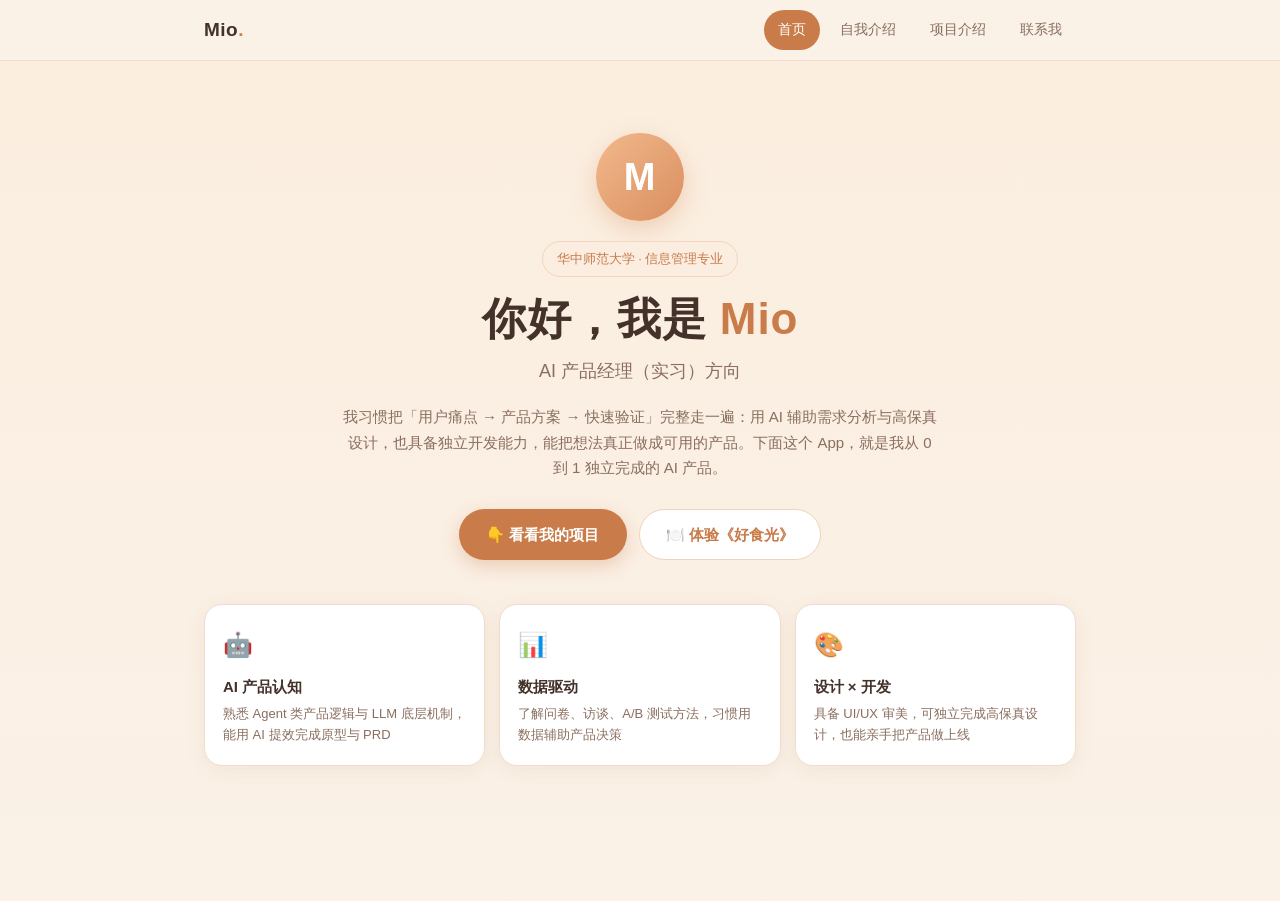
==== index.html @ 6d60d996 "Add files via upload" ====
<!DOCTYPE html>
<html lang="zh-CN">
<head>
<meta charset="UTF-8">
<meta name="viewport" content="width=device-width, initial-scale=1.0">
<title>Mio·个人网站</title>
<meta name="description" content="Mio 的个人作品集：华中师范大学信息管理专业，AI 产品经理方向，独立完成《好食光》AI 健康饮食 App。">
<style>
:root{
  --bg:#FAF1E7;
  --surface:#FFFFFF;
  --primary:#E8A87C;
  --primary-deep:#C97B4A;
  --primary-bg:#FBEDE0;
  --text:#43312A;
  --text2:#8A6E5F;
  --text3:#B89A88;
  --line:#F0DDCC;
  --shadow:0 4px 20px rgba(140,90,55,.08);
  --radius:18px;
}
*{margin:0;padding:0;box-sizing:border-box}
html{scroll-behavior:smooth}
body{
  font-family:-apple-system,"PingFang SC","HarmonyOS Sans","Noto Sans SC","Microsoft YaHei",sans-serif;
  background:var(--bg);color:var(--text);line-height:1.7;-webkit-font-smoothing:antialiased;
}
a{color:inherit;text-decoration:none}
.wrap{max-width:920px;margin:0 auto;padding:0 24px}

/* 顶部导航 */
nav{
  position:sticky;top:0;z-index:50;background:rgba(250,241,231,.9);
  backdrop-filter:blur(12px);border-bottom:1px solid var(--line);
}
nav .wrap{display:flex;align-items:center;justify-content:space-between;height:60px}
.logo{font-weight:800;font-size:19px;letter-spacing:.5px}
.logo span{color:var(--primary-deep)}
.nav-links{display:flex;gap:6px}
.nav-links a{padding:8px 14px;border-radius:99px;font-size:14px;font-weight:500;color:var(--text2);transition:.2s}
.nav-links a:hover{background:var(--primary-bg);color:var(--primary-deep)}
.nav-links a.on{background:var(--primary-deep);color:#fff}

/* 页面切换 */
.page{display:none}
.page.active{display:block}

/* Hero（首页） */
header{padding:72px 0 60px;text-align:center;background:linear-gradient(180deg,#FBEEDF 0%,var(--bg) 100%);min-height:calc(100vh - 60px)}
.avatar{
  width:88px;height:88px;border-radius:50%;margin:0 auto 20px;
  background:linear-gradient(135deg,#F2B98C,#D98E5F);
  display:flex;align-items:center;justify-content:center;
  color:#fff;font-size:38px;font-weight:800;letter-spacing:1px;
  box-shadow:0 8px 24px rgba(217,142,95,.35);
}
.badge{display:inline-block;font-size:13px;font-weight:500;color:var(--primary-deep);background:var(--primary-bg);border:1px solid #F2D6BD;padding:6px 14px;border-radius:99px;margin-bottom:16px}
header h1{font-size:44px;line-height:1.2;font-weight:800;letter-spacing:1px}
header h1 em{font-style:normal;color:var(--primary-deep)}
header .sub{font-size:18px;color:var(--text2);margin-top:10px;font-weight:500}
header .intro{max-width:600px;margin:18px auto 0;color:var(--text2);font-size:15px}
.cta{display:flex;gap:12px;justify-content:center;margin-top:28px;flex-wrap:wrap}
.btn{
  display:inline-flex;align-items:center;gap:8px;padding:12px 26px;border-radius:99px;
  font-size:15px;font-weight:600;transition:.2s;border:1px solid transparent;
}
.btn-primary{background:var(--primary-deep);color:#fff;box-shadow:0 6px 18px rgba(201,123,74,.3)}
.btn-primary:hover{background:#B96E3E;transform:translateY(-2px)}
.btn-ghost{background:var(--surface);color:var(--primary-deep);border-color:#EFD3BA}
.btn-ghost:hover{background:var(--primary-bg)}
.highlights{display:grid;grid-template-columns:repeat(3,1fr);gap:14px;margin-top:44px;text-align:left}
.hl{
  background:var(--surface);border:1px solid var(--line);border-radius:var(--radius);
  padding:20px 18px;box-shadow:var(--shadow);
}
.hl .ic{font-size:24px}
.hl b{display:block;margin-top:8px;font-size:15px}
.hl p{font-size:13px;color:var(--text2);margin-top:4px;line-height:1.6}

/* 通用 section */
section{padding:56px 0 72px}
.sec-tag{font-size:13px;font-weight:700;letter-spacing:2px;color:var(--primary-deep);text-transform:uppercase}
.sec-title{font-size:30px;font-weight:800;margin-top:6px}
.sec-desc{color:var(--text2);font-size:15px;margin-top:8px;max-width:640px}
.card{
  background:var(--surface);border:1px solid var(--line);border-radius:var(--radius);
  box-shadow:var(--shadow);padding:26px;
}

/* 自我介绍 */
.edu{display:flex;align-items:center;gap:16px;background:var(--primary-bg);border-radius:var(--radius);padding:18px 22px;margin-top:26px;border:1px solid #F2D6BD}
.edu .ic{font-size:30px}
.edu b{font-size:16px}
.edu p{font-size:14px;color:var(--text2)}
.skills{display:grid;grid-template-columns:repeat(2,1fr);gap:14px;margin-top:22px}
.skill{background:var(--surface);border:1px solid var(--line);border-radius:var(--radius);padding:20px;box-shadow:var(--shadow)}
.skill .ic{font-size:22px}
.skill b{display:block;margin-top:8px;font-size:15px}
.skill p{font-size:13px;color:var(--text2);margin-top:6px;line-height:1.65}
.courses{margin-top:22px}
.courses .lbl{font-size:14px;font-weight:700;color:var(--text2);margin-bottom:10px}
.tags{display:flex;flex-wrap:wrap;gap:8px}
.tag{font-size:13px;font-weight:500;background:var(--primary-bg);color:var(--primary-deep);border:1px solid #F2D6BD;padding:6px 13px;border-radius:99px}

/* 项目 */
.role-tag{font-size:12px;font-weight:600;color:var(--primary-deep);background:var(--primary-bg);border:1px solid #F2D6BD;padding:5px 12px;border-radius:99px;display:inline-block}
.project-title{font-size:24px;font-weight:800;margin-top:10px}
.project-one{color:var(--text2);font-size:15px;margin-top:8px;max-width:640px}
.link-btn{display:inline-flex;align-items:center;gap:8px;margin-top:18px;padding:11px 22px;border-radius:99px;background:var(--primary-deep);color:#fff;font-weight:600;font-size:14px;box-shadow:0 6px 18px rgba(201,123,74,.28);transition:.2s}
.link-btn:hover{background:#B96E3E;transform:translateY(-2px)}
.pain{display:grid;grid-template-columns:repeat(3,1fr);gap:12px;margin-top:24px}
.pain-item{background:var(--primary-bg);border:1px solid #F2D6BD;border-radius:14px;padding:16px}
.pain-item .n{font-size:13px;font-weight:700;color:var(--primary-deep)}
.pain-item p{font-size:13px;color:var(--text);margin-top:6px;line-height:1.65}
.flow{display:flex;flex-wrap:wrap;gap:8px;margin-top:14px}
.flow span{font-size:13px;font-weight:500;background:var(--surface);border:1px solid var(--line);padding:7px 13px;border-radius:99px;color:var(--text2)}
.flow span b{color:var(--primary-deep)}
.decision{margin-top:20px;border-left:3px solid var(--primary);padding-left:18px}
.decision + .decision{margin-top:16px}
.decision b{font-size:15px}
.decision p{font-size:14px;color:var(--text2);margin-top:4px}
.ver{display:flex;flex-wrap:wrap;gap:8px;margin-top:12px}
.ver span{font-size:12px;font-weight:600;background:var(--surface);border:1px solid var(--line);padding:5px 11px;border-radius:99px;color:var(--text2)}
.ver b{color:var(--primary-deep)}
.metrics{display:grid;grid-template-columns:repeat(3,1fr);gap:12px;margin-top:20px}
.metric{background:var(--surface);border:1px solid var(--line);border-radius:14px;padding:16px;text-align:center}
.metric b{font-size:22px;color:var(--primary-deep);font-weight:800}
.metric p{font-size:12px;color:var(--text2);margin-top:2px}
.subtitle{font-size:15px;font-weight:800;margin-top:28px;padding-bottom:8px;border-bottom:1px solid var(--line)}
.empty{
  margin-top:26px;border:2px dashed #EACCB0;border-radius:var(--radius);padding:36px 20px;
  text-align:center;color:var(--text3);background:rgba(255,255,255,.5);font-size:14px;
}

/* 联系页 */
.contact-page{padding:72px 0;text-align:center}
.contact-page .sec-title{margin-top:6px}
.contact-cards{display:grid;grid-template-columns:repeat(3,1fr);gap:14px;margin-top:34px}
.c-card{background:var(--surface);border:1px solid var(--line);border-radius:var(--radius);padding:26px 18px;box-shadow:var(--shadow);transition:.2s}
.c-card:hover{transform:translateY(-3px);box-shadow:0 10px 30px rgba(140,90,55,.12)}
.c-card .ic{font-size:30px}
.c-card b{display:block;margin-top:10px;font-size:15px}
.c-card p{font-size:13px;color:var(--text2);margin-top:4px;word-break:break-all}
.copy{margin-top:44px;font-size:12px;color:var(--text3)}

@media (max-width:680px){
  header{padding:52px 0 44px}
  header h1{font-size:34px}
  .highlights,.skills,.pain,.metrics,.contact-cards{grid-template-columns:1fr}
  .nav-links a{padding:8px 10px;font-size:13px}
  .sec-title{font-size:26px}
}
</style>
</head>
<body>

<nav>
  <div class="wrap">
    <div class="logo">Mio<span>.</span></div>
    <div class="nav-links">
      <a href="#home">首页</a>
      <a href="#about">自我介绍</a>
      <a href="#projects">项目介绍</a>
      <a href="#contact">联系我</a>
    </div>
  </div>
</nav>

<!-- ========== 首页 ========== -->
<div class="page" id="page-home">
  <header>
    <div class="wrap">
      <div class="avatar">M</div>
      <div class="badge">华中师范大学 · 信息管理专业</div>
      <h1>你好，我是 <em>Mio</em></h1>
      <div class="sub">AI 产品经理（实习）方向</div>
      <p class="intro">我习惯把「用户痛点 → 产品方案 → 快速验证」完整走一遍：用 AI 辅助需求分析与高保真设计，也具备独立开发能力，能把想法真正做成可用的产品。下面这个 App，就是我从 0 到 1 独立完成的 AI 产品。</p>
      <div class="cta">
        <a class="btn btn-primary" href="#projects">👇 看看我的项目</a>
        <a class="btn btn-ghost" href="https://uhyuuu.github.io/haoshiguang/" target="_blank" rel="noopener">🍽️ 体验《好食光》</a>
      </div>
      <div class="highlights">
        <div class="hl"><div class="ic">🤖</div><b>AI 产品认知</b><p>熟悉 Agent 类产品逻辑与 LLM 底层机制，能用 AI 提效完成原型与 PRD</p></div>
        <div class="hl"><div class="ic">📊</div><b>数据驱动</b><p>了解问卷、访谈、A/B 测试方法，习惯用数据辅助产品决策</p></div>
        <div class="hl"><div class="ic">🎨</div><b>设计 × 开发</b><p>具备 UI/UX 审美，可独立完成高保真设计，也能亲手把产品做上线</p></div>
      </div>
    </div>
  </header>
</div>

<!-- ========== 自我介绍 ========== -->
<div class="page" id="page-about">
  <section>
    <div class="wrap">
      <div class="sec-tag">ABOUT</div>
      <h2 class="sec-title">自我介绍</h2>
      <p class="sec-desc">正在走向 AI 产品经理路上的信息管理专业学生，相信「好产品是设计出来的，也是被理解出来的」。</p>

      <div class="edu">
        <div class="ic">🎓</div>
        <div>
          <b>华中师范大学 · 信息管理专业</b>
          <p>主修：互联网产品设计 · 用户体验设计 · 用户数据分析 · 数据结构 · 算法分析 · 数据库（MySQL）等</p>
        </div>
      </div>

      <div class="skills">
        <div class="skill"><div class="ic">🤖</div><b>AI 产品认知</b><p>熟悉 Claude Code、Cursor、Manus 等 Agent 产品的基础逻辑与使用场景；了解 LLM 底层机制（Tool Use、MCP、Memory、Multi-Agent）及 Prompt Engineering 基本方法论；具备通过 AI 辅助完成原型设计、PRD 撰写等 PM 工作的能力。</p></div>
        <div class="skill"><div class="ic">📊</div><b>数据驱动意识</b><p>了解问卷、访谈、A/B 测试等数据收集方法的适用场景与基本流程，具备用数据辅助产品决策的思维框架。</p></div>
        <div class="skill"><div class="ic">🎨</div><b>产品设计素养</b><p>具备 UI/UX 审美能力，可借助 AI 工具独立完成高保真原型与产品视觉设计。</p></div>
        <div class="skill"><div class="ic">💻</div><b>开发与运维</b><p>掌握 Java 基础开发，熟悉 Linux 系统运维，能理解技术实现边界、与技术顺畅沟通。</p></div>
        <div class="skill"><div class="ic">🗂️</div><b>项目管理</b><p>理解 IT 项目生命周期，擅长需求沟通与进度跟踪，具有实际项目协调经验。</p></div>
        <div class="skill"><div class="ic">📝</div><b>办公与文档</b><p>熟练掌握 Word、Excel、PPT 等办公软件，擅长资料整理、数据处理与文档排版。</p></div>
      </div>

      <div class="courses">
        <div class="lbl">主修课程</div>
        <div class="tags">
          <span class="tag">互联网产品设计</span><span class="tag">用户体验设计</span><span class="tag">用户数据分析</span><span class="tag">C 语言</span><span class="tag">Python</span><span class="tag">Java</span><span class="tag">数据结构</span><span class="tag">算法分析</span><span class="tag">数据库（MySQL）</span>
        </div>
      </div>
    </div>
  </section>
</div>

<!-- ========== 项目介绍 ========== -->
<div class="page" id="page-projects">
  <section>
    <div class="wrap">
      <div class="sec-tag">PROJECT</div>
      <h2 class="sec-title">项目介绍</h2>
      <p class="sec-desc">独立完成的 AI 产品，从需求定义、方案设计到开发上线、数据迭代，全流程一手负责。</p>

      <div class="card" style="margin-top:26px">
        <span class="role-tag">个人项目 · 产品负责人 & 全栈开发</span>
        <div class="project-title">《好食光》AI 健康饮食 App</div>
        <p class="project-one">以「精细记录 → 精准估算 + 体型诊断」为核心的 AI 健康饮食产品：反「体重焦虑」，不做大而全的卡路里工具，而是把「记录工具」升级成「诊断工具」。</p>
        <a class="link-btn" href="https://uhyuuu.github.io/haoshiguang/" target="_blank" rel="noopener">🍽️ 打开 App 在线体验</a>

        <div class="pain">
          <div class="pain-item"><div class="n">痛点 ①</div><p>市面 App 按「食物名 + 分量」估算热量，中式家常菜做法差异大，同一种菜热量可差一倍，估算严重失真。</p></div>
          <div class="pain-item"><div class="n">痛点 ②</div><p>减脂只看体重数字，体重不动就焦虑，忽视了围度下降、体型变好这些真实正向反馈。</p></div>
          <div class="pain-item"><div class="n">痛点 ③</div><p>记录工具只给数据、不给分析，用户不知道「自己差在哪、该怎么调整」。</p></div>
        </div>

        <div class="subtitle">我的工作流</div>
        <div class="flow">
          <span><b>用户调研</b> → 痛点提炼</span>
          <span><b>竞品分析</b> → 差异化定位</span>
          <span><b>PRD 撰写</b> → 需求定义</span>
          <span><b>方案设计</b> → 信息架构与交互</span>
          <span><b>开发上线</b> → 独立实现并部署</span>
          <span><b>数据迭代</b> → 反馈驱动 20+ 轮优化</span>
        </div>

        <div class="subtitle">关键产品决策</div>
        <div class="decision"><b>① 用「记录颗粒度」换「估算精准度」</b><p>设计烹饪方式、用油量、酱料、自制/外卖四个精细字段，由 AI 按做法动态校准热量；同时支持拍照识别营养成分表 + 手动克重，让每餐估算有据可依。</p></div>
        <div class="decision"><b>② 反「体重焦虑」的指标观</b><p>把多部位围度变化放在首页第一指标位、体重降权；支持 11 项围度 + BMI + 腰臀比 → AI 体型画像（梨形 / 苹果型 / 沙漏型等），并按体型给出饮食侧重建议。</p></div>
        <div class="decision"><b>③ 从记录工具升级为诊断工具</b><p>时间轴叠加围度曲线与每周饮食指标、事件标注，用「个体内对照」自动归因（用户自己的好周期 vs 停滞周期），并一键生成两周验证计划，形成行动闭环。</p></div>
        <div class="decision"><b>④ 诚实的产品设计</b><p>设置记录完整度门槛（周期内 ≥10 天才出归因报告）、冷启动 2–4 周基线期，所有结论标注「相关观察，仅供参考」——不做因果承诺、不做医疗建议。</p></div>

        <div class="subtitle">竞品分析（驱动定位）</div>
        <p style="font-size:14px;color:var(--text2);margin-top:10px">亲测薄荷健康（传统头部：大食物库 + 内容电商）与小卡健康（AI 新锐：拍照识别 + AI 搭子），梳理用户评价与版本迭代，输出功能对比矩阵与定位图，得出差异化结论：<b style="color:var(--primary-deep)">不做大食物库、不卷 AI 陪伴，专注「记录颗粒度 → 精准估算」与「围度/体型诊断」</b>。</p>

        <div class="subtitle">结果与迭代</div>
        <div class="metrics">
          <div class="metric"><b>20+</b><p>用户反馈驱动的需求迭代轮次</p></div>
          <div class="metric"><b>4</b><p>版本演进：v1 记录 → v2 AI+分析 → v3 云同步+家庭空间 → v4 精细记录+联动归因</p></div>
          <div class="metric"><b>上线</b><p>免费部署 GitHub Pages，手机端真实可用，数据跨设备云同步</p></div>
        </div>
        <div class="ver">
          <span>核心功能：AI 食物估算</span><span>拍照识别营养成分表</span><span>11 项围度记录本</span><span>体脂秤报告识别</span><span>每周热量结算</span><span>喝水目标</span><span>日记本</span><span>家庭空间共享</span>
        </div>

        <div class="subtitle">技术栈</div>
        <div class="tags" style="margin-top:10px">
          <span class="tag">HTML / CSS / JS 单页应用</span>
          <span class="tag">DeepSeek 大模型（AI 估算 / 拍照识别）</span>
          <span class="tag">腾讯云函数（AI 中转）</span>
          <span class="tag">CloudBase 云数据库同步</span>
        </div>
      </div>

      <div class="empty">✨ 更多项目建设中，敬请期待</div>
    </div>
  </section>
</div>

<!-- ========== 联系我 ========== -->
<div class="page" id="page-contact">
  <div class="wrap contact-page">
    <div class="sec-tag">CONTACT</div>
    <h2 class="sec-title">联系我</h2>
    <p class="sec-desc" style="margin:10px auto 0">如果你对《好食光》或 AI 产品想法感兴趣，欢迎随时联系～</p>
    <div class="contact-cards">
      <a class="c-card" href="https://uhyuuu.github.io/haoshiguang/" target="_blank" rel="noopener">
        <div class="ic">🍽️</div><b>《好食光》在线体验</b>
        <p>uhyuuu.github.io/haoshiguang</p>
      </a>
      <a class="c-card" href="mailto:864130172@qq.com">
        <div class="ic">📮</div><b>邮箱</b>
        <p>864130172@qq.com</p>
      </a>
      <a class="c-card" href="#" onclick="navigator.clipboard&&navigator.clipboard.writeText('uhyu33');alert('微信号：uhyu33（已复制，可直接添加）');return false;">
        <div class="ic">💬</div><b>微信</b>
        <p>uhyu33</p>
      </a>
    </div>
    <div class="copy">© 2026 Mio · 华中师范大学 · 用 AI 认真做产品</div>
  </div>
</div>

<script>
function showPage(name){
  var pages=document.querySelectorAll('.page');
  for(var i=0;i<pages.length;i++){ pages[i].classList.remove('active'); }
  var el=document.getElementById('page-'+name);
  if(el) el.classList.add('active');
  var links=document.querySelectorAll('.nav-links a');
  for(var j=0;j<links.length;j++){ links[j].classList.remove('on'); }
  var link=document.querySelector('.nav-links a[href="#'+name+'"]');
  if(link) link.classList.add('on');
  window.scrollTo(0,0);
}
window.addEventListener('hashchange',function(){
  showPage((location.hash||'').replace('#','')||'home');
});
showPage((location.hash||'').replace('#','')||'home');
</script>

</body>
</html>
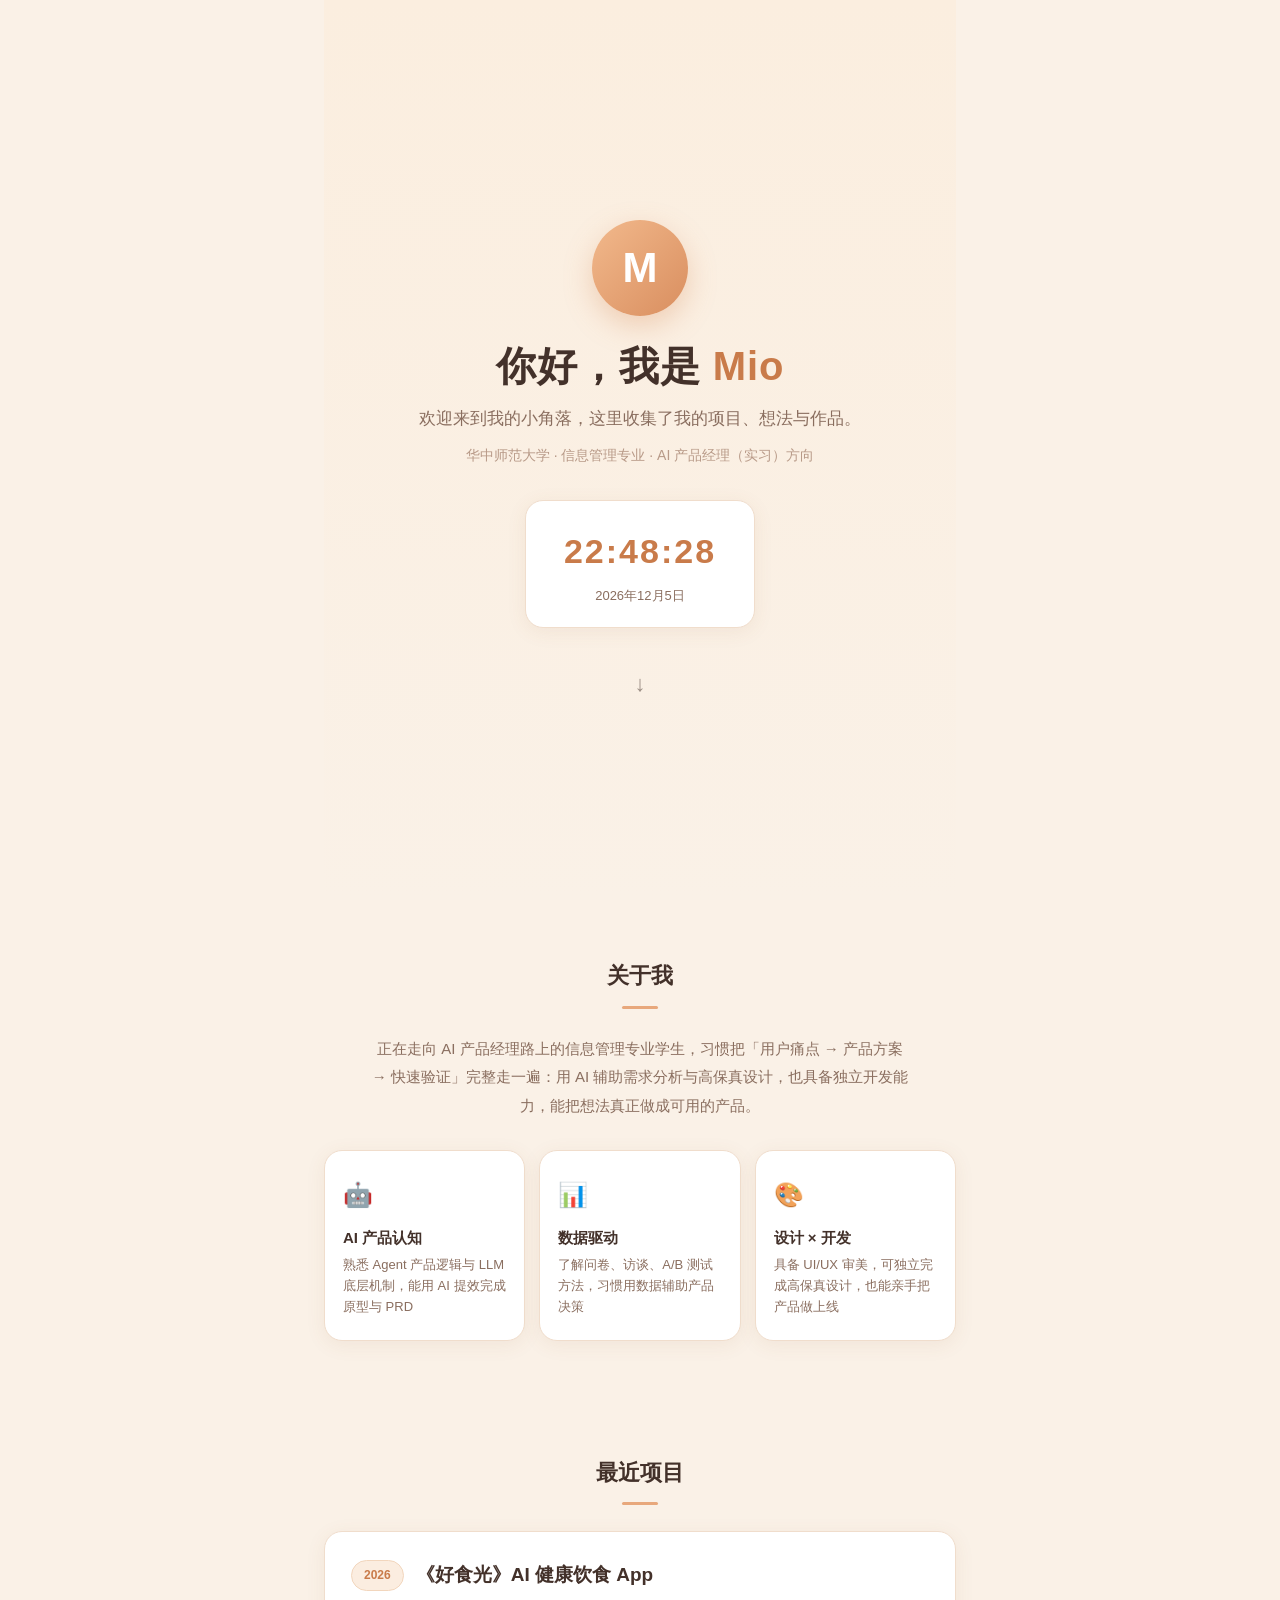
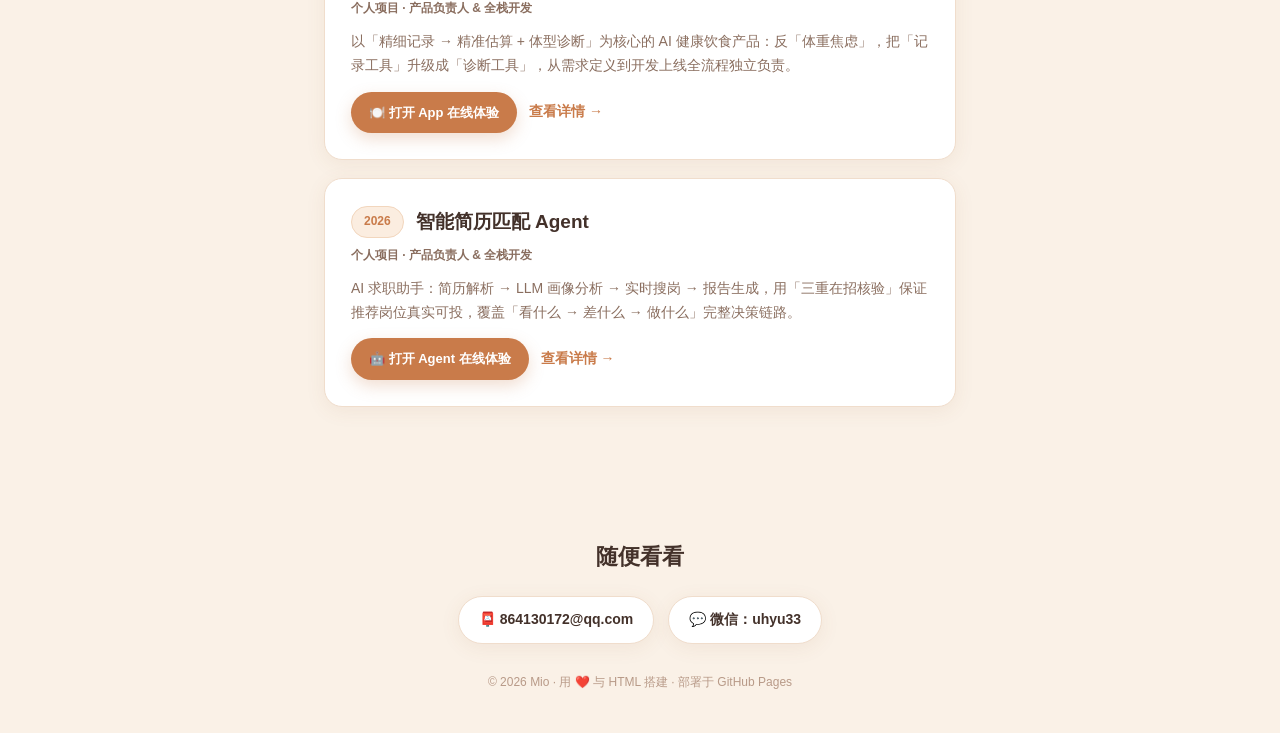
==== commit df0b0ccb: "Add files via upload" ====
--- a/index.html
+++ b/index.html
@@ -4,7 +4,7 @@
 <meta charset="UTF-8">
 <meta name="viewport" content="width=device-width, initial-scale=1.0">
 <title>Mio·个人网站</title>
-<meta name="description" content="Mio 的个人作品集：华中师范大学信息管理专业，AI 产品经理方向，独立完成《好食光》AI 健康饮食 App。">
+<meta name="description" content="Mio 的个人作品集：华中师范大学信息管理专业，AI 产品经理方向，独立完成《好食光》AI 健康饮食 App 与智能简历匹配 Agent。">
 <style>
 :root{
   --bg:#FAF1E7;
@@ -23,310 +23,292 @@
 html{scroll-behavior:smooth}
 body{
   font-family:-apple-system,"PingFang SC","HarmonyOS Sans","Noto Sans SC","Microsoft YaHei",sans-serif;
-  background:var(--bg);color:var(--text);line-height:1.7;-webkit-font-smoothing:antialiased;
+  background:var(--bg);color:var(--text);line-height:1.8;-webkit-font-smoothing:antialiased;
 }
 a{color:inherit;text-decoration:none}
-.wrap{max-width:920px;margin:0 auto;padding:0 24px}
-
-/* 顶部导航 */
-nav{
-  position:sticky;top:0;z-index:50;background:rgba(250,241,231,.9);
-  backdrop-filter:blur(12px);border-bottom:1px solid var(--line);
-}
-nav .wrap{display:flex;align-items:center;justify-content:space-between;height:60px}
-.logo{font-weight:800;font-size:19px;letter-spacing:.5px}
-.logo span{color:var(--primary-deep)}
-.nav-links{display:flex;gap:6px}
-.nav-links a{padding:8px 14px;border-radius:99px;font-size:14px;font-weight:500;color:var(--text2);transition:.2s}
-.nav-links a:hover{background:var(--primary-bg);color:var(--primary-deep)}
-.nav-links a.on{background:var(--primary-deep);color:#fff}
-
-/* 页面切换 */
-.page{display:none}
-.page.active{display:block}
-
-/* Hero（首页） */
-header{padding:72px 0 60px;text-align:center;background:linear-gradient(180deg,#FBEEDF 0%,var(--bg) 100%);min-height:calc(100vh - 60px)}
+button{font-family:inherit}
+.wrap{max-width:680px;margin:0 auto;padding:0 24px}
+
+/* 首屏 */
+.hero{
+  min-height:100vh;display:flex;flex-direction:column;align-items:center;justify-content:center;
+  text-align:center;padding:80px 0 56px;
+  background:linear-gradient(180deg,#FBEEDF 0%,var(--bg) 100%);
+}
 .avatar{
-  width:88px;height:88px;border-radius:50%;margin:0 auto 20px;
+  width:96px;height:96px;border-radius:50%;margin-bottom:24px;
   background:linear-gradient(135deg,#F2B98C,#D98E5F);
   display:flex;align-items:center;justify-content:center;
-  color:#fff;font-size:38px;font-weight:800;letter-spacing:1px;
-  box-shadow:0 8px 24px rgba(217,142,95,.35);
-}
-.badge{display:inline-block;font-size:13px;font-weight:500;color:var(--primary-deep);background:var(--primary-bg);border:1px solid #F2D6BD;padding:6px 14px;border-radius:99px;margin-bottom:16px}
-header h1{font-size:44px;line-height:1.2;font-weight:800;letter-spacing:1px}
-header h1 em{font-style:normal;color:var(--primary-deep)}
-header .sub{font-size:18px;color:var(--text2);margin-top:10px;font-weight:500}
-header .intro{max-width:600px;margin:18px auto 0;color:var(--text2);font-size:15px}
-.cta{display:flex;gap:12px;justify-content:center;margin-top:28px;flex-wrap:wrap}
-.btn{
-  display:inline-flex;align-items:center;gap:8px;padding:12px 26px;border-radius:99px;
-  font-size:15px;font-weight:600;transition:.2s;border:1px solid transparent;
-}
-.btn-primary{background:var(--primary-deep);color:#fff;box-shadow:0 6px 18px rgba(201,123,74,.3)}
-.btn-primary:hover{background:#B96E3E;transform:translateY(-2px)}
-.btn-ghost{background:var(--surface);color:var(--primary-deep);border-color:#EFD3BA}
-.btn-ghost:hover{background:var(--primary-bg)}
-.highlights{display:grid;grid-template-columns:repeat(3,1fr);gap:14px;margin-top:44px;text-align:left}
-.hl{
-  background:var(--surface);border:1px solid var(--line);border-radius:var(--radius);
-  padding:20px 18px;box-shadow:var(--shadow);
-}
-.hl .ic{font-size:24px}
-.hl b{display:block;margin-top:8px;font-size:15px}
-.hl p{font-size:13px;color:var(--text2);margin-top:4px;line-height:1.6}
+  color:#fff;font-size:42px;font-weight:800;
+  box-shadow:0 10px 28px rgba(217,142,95,.35);
+}
+.hero h1{font-size:40px;font-weight:800;letter-spacing:1px;line-height:1.3}
+.hero h1 span{color:var(--primary-deep)}
+.hero .intro{font-size:17px;color:var(--text2);margin-top:12px}
+.hero .meta{font-size:14px;color:var(--text3);margin-top:8px}
+.clock{
+  margin-top:32px;padding:20px 38px;border-radius:var(--radius);
+  background:var(--surface);border:1px solid var(--line);box-shadow:var(--shadow);
+  font-variant-numeric:tabular-nums;
+}
+.clock .time{font-size:34px;font-weight:700;color:var(--primary-deep);letter-spacing:2px}
+.clock .date{font-size:13px;color:var(--text2);margin-top:2px}
+.arrow{font-size:22px;margin-top:36px;opacity:.5;animation:bob 2s infinite}
+@keyframes bob{0%,100%{transform:translateY(0)}50%{transform:translateY(6px)}}
 
 /* 通用 section */
-section{padding:56px 0 72px}
-.sec-tag{font-size:13px;font-weight:700;letter-spacing:2px;color:var(--primary-deep);text-transform:uppercase}
-.sec-title{font-size:30px;font-weight:800;margin-top:6px}
-.sec-desc{color:var(--text2);font-size:15px;margin-top:8px;max-width:640px}
+section{padding:56px 0}
+.sec-title{font-size:22px;font-weight:800;text-align:center;margin-bottom:26px}
+.sec-title::after{content:"";display:block;width:36px;height:3px;border-radius:99px;background:var(--primary);margin:10px auto 0}
+
+/* 关于我 */
+.about .lead{font-size:15px;color:var(--text2);text-align:center;max-width:540px;margin:0 auto;line-height:1.9}
+.cards{display:grid;grid-template-columns:repeat(3,1fr);gap:14px;margin-top:30px}
 .card{
   background:var(--surface);border:1px solid var(--line);border-radius:var(--radius);
-  box-shadow:var(--shadow);padding:26px;
-}
-
-/* 自我介绍 */
-.edu{display:flex;align-items:center;gap:16px;background:var(--primary-bg);border-radius:var(--radius);padding:18px 22px;margin-top:26px;border:1px solid #F2D6BD}
-.edu .ic{font-size:30px}
-.edu b{font-size:16px}
-.edu p{font-size:14px;color:var(--text2)}
-.skills{display:grid;grid-template-columns:repeat(2,1fr);gap:14px;margin-top:22px}
-.skill{background:var(--surface);border:1px solid var(--line);border-radius:var(--radius);padding:20px;box-shadow:var(--shadow)}
-.skill .ic{font-size:22px}
-.skill b{display:block;margin-top:8px;font-size:15px}
-.skill p{font-size:13px;color:var(--text2);margin-top:6px;line-height:1.65}
-.courses{margin-top:22px}
-.courses .lbl{font-size:14px;font-weight:700;color:var(--text2);margin-bottom:10px}
-.tags{display:flex;flex-wrap:wrap;gap:8px}
-.tag{font-size:13px;font-weight:500;background:var(--primary-bg);color:var(--primary-deep);border:1px solid #F2D6BD;padding:6px 13px;border-radius:99px}
-
-/* 项目 */
-.role-tag{font-size:12px;font-weight:600;color:var(--primary-deep);background:var(--primary-bg);border:1px solid #F2D6BD;padding:5px 12px;border-radius:99px;display:inline-block}
-.project-title{font-size:24px;font-weight:800;margin-top:10px}
-.project-one{color:var(--text2);font-size:15px;margin-top:8px;max-width:640px}
-.link-btn{display:inline-flex;align-items:center;gap:8px;margin-top:18px;padding:11px 22px;border-radius:99px;background:var(--primary-deep);color:#fff;font-weight:600;font-size:14px;box-shadow:0 6px 18px rgba(201,123,74,.28);transition:.2s}
-.link-btn:hover{background:#B96E3E;transform:translateY(-2px)}
-.pain{display:grid;grid-template-columns:repeat(3,1fr);gap:12px;margin-top:24px}
-.pain-item{background:var(--primary-bg);border:1px solid #F2D6BD;border-radius:14px;padding:16px}
-.pain-item .n{font-size:13px;font-weight:700;color:var(--primary-deep)}
-.pain-item p{font-size:13px;color:var(--text);margin-top:6px;line-height:1.65}
-.flow{display:flex;flex-wrap:wrap;gap:8px;margin-top:14px}
-.flow span{font-size:13px;font-weight:500;background:var(--surface);border:1px solid var(--line);padding:7px 13px;border-radius:99px;color:var(--text2)}
+  padding:22px 18px;box-shadow:var(--shadow);text-align:left;
+}
+.card .ic{font-size:24px}
+.card b{display:block;margin-top:8px;font-size:15px}
+.card p{font-size:13px;color:var(--text2);margin-top:4px;line-height:1.6}
+
+/* 项目卡片 */
+.project{
+  background:var(--surface);border:1px solid var(--line);border-radius:var(--radius);
+  box-shadow:var(--shadow);padding:26px;margin-bottom:18px;
+}
+.project .top{display:flex;align-items:center;gap:12px;flex-wrap:wrap}
+.year{
+  font-size:12px;font-weight:700;color:var(--primary-deep);background:var(--primary-bg);
+  border:1px solid #F2D6BD;padding:4px 12px;border-radius:99px;white-space:nowrap;
+}
+.project h3{font-size:19px;font-weight:800}
+.role-tag{font-size:12px;font-weight:600;color:var(--text2);margin-top:6px}
+.project .desc{font-size:14px;color:var(--text2);margin-top:10px;line-height:1.7}
+.project .actions{display:flex;gap:12px;align-items:center;margin-top:14px;flex-wrap:wrap}
+.link-btn{
+  display:inline-flex;align-items:center;gap:6px;padding:9px 18px;border-radius:99px;
+  background:var(--primary-deep);color:#fff;font-size:13px;font-weight:600;
+  box-shadow:0 6px 16px rgba(201,123,74,.25);transition:.2s;
+}
+.link-btn:hover{background:#B96E3E;transform:translateY(-1px)}
+.toggle{
+  font-size:14px;font-weight:600;color:var(--primary-deep);cursor:pointer;
+  border:none;background:none;padding:8px 0;
+}
+.toggle:hover{opacity:.8}
+
+/* 项目详情 */
+.proj-detail{display:none;margin-top:18px;padding-top:18px;border-top:1px dashed var(--line)}
+.proj-detail.open{display:block}
+.proj-detail h4{font-size:13px;font-weight:800;color:var(--primary-deep);margin:16px 0 6px}
+.proj-detail h4:first-child{margin-top:0}
+.proj-detail p,.proj-detail li{font-size:13px;color:var(--text2);line-height:1.8}
+.proj-detail ul{padding-left:18px}
+.proj-detail li{margin-top:4px}
+.pain{display:grid;grid-template-columns:repeat(3,1fr);gap:10px;margin-top:10px}
+.pain-item{background:var(--primary-bg);border:1px solid #F2D6BD;border-radius:12px;padding:12px}
+.pain-item .n{font-size:12px;font-weight:700;color:var(--primary-deep)}
+.pain-item p{font-size:12px;color:var(--text);margin-top:4px;line-height:1.6}
+.flow{display:flex;flex-wrap:wrap;gap:6px;margin-top:10px}
+.flow span{font-size:12px;font-weight:500;background:var(--surface);border:1px solid var(--line);padding:5px 11px;border-radius:99px;color:var(--text2)}
 .flow span b{color:var(--primary-deep)}
-.decision{margin-top:20px;border-left:3px solid var(--primary);padding-left:18px}
-.decision + .decision{margin-top:16px}
-.decision b{font-size:15px}
-.decision p{font-size:14px;color:var(--text2);margin-top:4px}
-.ver{display:flex;flex-wrap:wrap;gap:8px;margin-top:12px}
-.ver span{font-size:12px;font-weight:600;background:var(--surface);border:1px solid var(--line);padding:5px 11px;border-radius:99px;color:var(--text2)}
-.ver b{color:var(--primary-deep)}
-.metrics{display:grid;grid-template-columns:repeat(3,1fr);gap:12px;margin-top:20px}
-.metric{background:var(--surface);border:1px solid var(--line);border-radius:14px;padding:16px;text-align:center}
-.metric b{font-size:22px;color:var(--primary-deep);font-weight:800}
-.metric p{font-size:12px;color:var(--text2);margin-top:2px}
-.subtitle{font-size:15px;font-weight:800;margin-top:28px;padding-bottom:8px;border-bottom:1px solid var(--line)}
-.empty{
-  margin-top:26px;border:2px dashed #EACCB0;border-radius:var(--radius);padding:36px 20px;
-  text-align:center;color:var(--text3);background:rgba(255,255,255,.5);font-size:14px;
-}
-
-/* 联系页 */
-.contact-page{padding:72px 0;text-align:center}
-.contact-page .sec-title{margin-top:6px}
-.contact-cards{display:grid;grid-template-columns:repeat(3,1fr);gap:14px;margin-top:34px}
-.c-card{background:var(--surface);border:1px solid var(--line);border-radius:var(--radius);padding:26px 18px;box-shadow:var(--shadow);transition:.2s}
-.c-card:hover{transform:translateY(-3px);box-shadow:0 10px 30px rgba(140,90,55,.12)}
-.c-card .ic{font-size:30px}
-.c-card b{display:block;margin-top:10px;font-size:15px}
-.c-card p{font-size:13px;color:var(--text2);margin-top:4px;word-break:break-all}
-.copy{margin-top:44px;font-size:12px;color:var(--text3)}
-
-@media (max-width:680px){
-  header{padding:52px 0 44px}
-  header h1{font-size:34px}
-  .highlights,.skills,.pain,.metrics,.contact-cards{grid-template-columns:1fr}
-  .nav-links a{padding:8px 10px;font-size:13px}
-  .sec-title{font-size:26px}
+.decision{margin-top:12px;border-left:3px solid var(--primary);padding-left:14px}
+.decision b{font-size:13px;color:var(--text)}
+.decision p{font-size:13px;color:var(--text2);margin-top:2px}
+.metrics{display:grid;grid-template-columns:repeat(3,1fr);gap:10px;margin-top:10px}
+.metric{background:var(--primary-bg);border:1px solid #F2D6BD;border-radius:12px;padding:14px;text-align:center}
+.metric b{font-size:20px;color:var(--primary-deep);font-weight:800;display:block}
+.metric p{font-size:11px;color:var(--text2);margin-top:2px;line-height:1.5}
+.tags{display:flex;flex-wrap:wrap;gap:6px;margin-top:8px}
+.tag{font-size:12px;font-weight:500;background:var(--primary-bg);color:var(--primary-deep);border:1px solid #F2D6BD;padding:4px 11px;border-radius:99px}
+
+/* 页脚 */
+footer{padding:56px 0 40px;text-align:center}
+footer h2{font-size:22px;font-weight:800}
+footer .links{display:flex;justify-content:center;gap:14px;margin-top:20px;flex-wrap:wrap}
+.f-link{
+  display:inline-flex;align-items:center;gap:6px;padding:10px 20px;border-radius:99px;
+  background:var(--surface);border:1px solid var(--line);font-size:14px;font-weight:600;
+  color:var(--text);box-shadow:var(--shadow);transition:.2s;
+}
+.f-link:hover{transform:translateY(-2px);box-shadow:0 10px 26px rgba(140,90,55,.12)}
+.foot-note{margin-top:28px;font-size:12px;color:var(--text3)}
+
+@media (max-width:600px){
+  .hero h1{font-size:32px}
+  .cards,.pain,.metrics{grid-template-columns:1fr}
+  .clock .time{font-size:28px}
+  .clock{padding:18px 26px}
 }
 </style>
 </head>
 <body>
 
-<nav>
-  <div class="wrap">
-    <div class="logo">Mio<span>.</span></div>
-    <div class="nav-links">
-      <a href="#home">首页</a>
-      <a href="#about">自我介绍</a>
-      <a href="#projects">项目介绍</a>
-      <a href="#contact">联系我</a>
+<div class="wrap">
+
+  <!-- 首屏 -->
+  <section class="hero">
+    <div class="avatar">M</div>
+    <h1>你好，我是 <span>Mio</span></h1>
+    <p class="intro">欢迎来到我的小角落，这里收集了我的项目、想法与作品。</p>
+    <p class="meta">华中师范大学 · 信息管理专业 · AI 产品经理（实习）方向</p>
+    <div class="clock">
+      <div class="time">--:--:--</div>
+      <div class="date">----年--月--日</div>
     </div>
-  </div>
-</nav>
-
-<!-- ========== 首页 ========== -->
-<div class="page" id="page-home">
-  <header>
-    <div class="wrap">
-      <div class="avatar">M</div>
-      <div class="badge">华中师范大学 · 信息管理专业</div>
-      <h1>你好，我是 <em>Mio</em></h1>
-      <div class="sub">AI 产品经理（实习）方向</div>
-      <p class="intro">我习惯把「用户痛点 → 产品方案 → 快速验证」完整走一遍：用 AI 辅助需求分析与高保真设计，也具备独立开发能力，能把想法真正做成可用的产品。下面这个 App，就是我从 0 到 1 独立完成的 AI 产品。</p>
-      <div class="cta">
-        <a class="btn btn-primary" href="#projects">👇 看看我的项目</a>
-        <a class="btn btn-ghost" href="https://uhyuuu.github.io/haoshiguang/" target="_blank" rel="noopener">🍽️ 体验《好食光》</a>
-      </div>
-      <div class="highlights">
-        <div class="hl"><div class="ic">🤖</div><b>AI 产品认知</b><p>熟悉 Agent 类产品逻辑与 LLM 底层机制，能用 AI 提效完成原型与 PRD</p></div>
-        <div class="hl"><div class="ic">📊</div><b>数据驱动</b><p>了解问卷、访谈、A/B 测试方法，习惯用数据辅助产品决策</p></div>
-        <div class="hl"><div class="ic">🎨</div><b>设计 × 开发</b><p>具备 UI/UX 审美，可独立完成高保真设计，也能亲手把产品做上线</p></div>
-      </div>
-    </div>
-  </header>
-</div>
-
-<!-- ========== 自我介绍 ========== -->
-<div class="page" id="page-about">
-  <section>
-    <div class="wrap">
-      <div class="sec-tag">ABOUT</div>
-      <h2 class="sec-title">自我介绍</h2>
-      <p class="sec-desc">正在走向 AI 产品经理路上的信息管理专业学生，相信「好产品是设计出来的，也是被理解出来的」。</p>
-
-      <div class="edu">
-        <div class="ic">🎓</div>
-        <div>
-          <b>华中师范大学 · 信息管理专业</b>
-          <p>主修：互联网产品设计 · 用户体验设计 · 用户数据分析 · 数据结构 · 算法分析 · 数据库（MySQL）等</p>
-        </div>
-      </div>
-
-      <div class="skills">
-        <div class="skill"><div class="ic">🤖</div><b>AI 产品认知</b><p>熟悉 Claude Code、Cursor、Manus 等 Agent 产品的基础逻辑与使用场景；了解 LLM 底层机制（Tool Use、MCP、Memory、Multi-Agent）及 Prompt Engineering 基本方法论；具备通过 AI 辅助完成原型设计、PRD 撰写等 PM 工作的能力。</p></div>
-        <div class="skill"><div class="ic">📊</div><b>数据驱动意识</b><p>了解问卷、访谈、A/B 测试等数据收集方法的适用场景与基本流程，具备用数据辅助产品决策的思维框架。</p></div>
-        <div class="skill"><div class="ic">🎨</div><b>产品设计素养</b><p>具备 UI/UX 审美能力，可借助 AI 工具独立完成高保真原型与产品视觉设计。</p></div>
-        <div class="skill"><div class="ic">💻</div><b>开发与运维</b><p>掌握 Java 基础开发，熟悉 Linux 系统运维，能理解技术实现边界、与技术顺畅沟通。</p></div>
-        <div class="skill"><div class="ic">🗂️</div><b>项目管理</b><p>理解 IT 项目生命周期，擅长需求沟通与进度跟踪，具有实际项目协调经验。</p></div>
-        <div class="skill"><div class="ic">📝</div><b>办公与文档</b><p>熟练掌握 Word、Excel、PPT 等办公软件，擅长资料整理、数据处理与文档排版。</p></div>
-      </div>
-
-      <div class="courses">
-        <div class="lbl">主修课程</div>
-        <div class="tags">
-          <span class="tag">互联网产品设计</span><span class="tag">用户体验设计</span><span class="tag">用户数据分析</span><span class="tag">C 语言</span><span class="tag">Python</span><span class="tag">Java</span><span class="tag">数据结构</span><span class="tag">算法分析</span><span class="tag">数据库（MySQL）</span>
-        </div>
-      </div>
+    <div class="arrow">↓</div>
+  </section>
+
+  <!-- 关于我 -->
+  <section class="about">
+    <h2 class="sec-title">关于我</h2>
+    <p class="lead">正在走向 AI 产品经理路上的信息管理专业学生，习惯把「用户痛点 → 产品方案 → 快速验证」完整走一遍：用 AI 辅助需求分析与高保真设计，也具备独立开发能力，能把想法真正做成可用的产品。</p>
+    <div class="cards">
+      <div class="card"><div class="ic">🤖</div><b>AI 产品认知</b><p>熟悉 Agent 产品逻辑与 LLM 底层机制，能用 AI 提效完成原型与 PRD</p></div>
+      <div class="card"><div class="ic">📊</div><b>数据驱动</b><p>了解问卷、访谈、A/B 测试方法，习惯用数据辅助产品决策</p></div>
+      <div class="card"><div class="ic">🎨</div><b>设计 × 开发</b><p>具备 UI/UX 审美，可独立完成高保真设计，也能亲手把产品做上线</p></div>
     </div>
   </section>
-</div>
-
-<!-- ========== 项目介绍 ========== -->
-<div class="page" id="page-projects">
-  <section>
-    <div class="wrap">
-      <div class="sec-tag">PROJECT</div>
-      <h2 class="sec-title">项目介绍</h2>
-      <p class="sec-desc">独立完成的 AI 产品，从需求定义、方案设计到开发上线、数据迭代，全流程一手负责。</p>
-
-      <div class="card" style="margin-top:26px">
-        <span class="role-tag">个人项目 · 产品负责人 & 全栈开发</span>
-        <div class="project-title">《好食光》AI 健康饮食 App</div>
-        <p class="project-one">以「精细记录 → 精准估算 + 体型诊断」为核心的 AI 健康饮食产品：反「体重焦虑」，不做大而全的卡路里工具，而是把「记录工具」升级成「诊断工具」。</p>
+
+  <!-- 最近项目 -->
+  <section class="projects">
+    <h2 class="sec-title">最近项目</h2>
+
+    <article class="project">
+      <div class="top"><span class="year">2026</span><h3>《好食光》AI 健康饮食 App</h3></div>
+      <div class="role-tag">个人项目 · 产品负责人 &amp; 全栈开发</div>
+      <p class="desc">以「精细记录 → 精准估算 + 体型诊断」为核心的 AI 健康饮食产品：反「体重焦虑」，把「记录工具」升级成「诊断工具」，从需求定义到开发上线全流程独立负责。</p>
+      <div class="actions">
         <a class="link-btn" href="https://uhyuuu.github.io/haoshiguang/" target="_blank" rel="noopener">🍽️ 打开 App 在线体验</a>
-
+        <button class="toggle" onclick="toggleDetail(this)">查看详情 →</button>
+      </div>
+      <div class="proj-detail">
+        <h4>聚焦三大痛点</h4>
         <div class="pain">
-          <div class="pain-item"><div class="n">痛点 ①</div><p>市面 App 按「食物名 + 分量」估算热量，中式家常菜做法差异大，同一种菜热量可差一倍，估算严重失真。</p></div>
-          <div class="pain-item"><div class="n">痛点 ②</div><p>减脂只看体重数字，体重不动就焦虑，忽视了围度下降、体型变好这些真实正向反馈。</p></div>
-          <div class="pain-item"><div class="n">痛点 ③</div><p>记录工具只给数据、不给分析，用户不知道「自己差在哪、该怎么调整」。</p></div>
-        </div>
-
-        <div class="subtitle">我的工作流</div>
+          <div class="pain-item"><div class="n">痛点 ①</div><p>市面 App 按「食物名 + 分量」估算热量，中式家常菜做法差异大，同一种菜热量可差一倍，估算严重失真</p></div>
+          <div class="pain-item"><div class="n">痛点 ②</div><p>减脂只看体重数字，体重不动就焦虑，忽视了围度下降、体型变好这些真实正向反馈</p></div>
+          <div class="pain-item"><div class="n">痛点 ③</div><p>记录工具只给数据、不给分析，用户不知道「自己差在哪、该怎么调整」</p></div>
+        </div>
+
+        <h4>我的工作流</h4>
         <div class="flow">
-          <span><b>用户调研</b> → 痛点提炼</span>
-          <span><b>竞品分析</b> → 差异化定位</span>
-          <span><b>PRD 撰写</b> → 需求定义</span>
-          <span><b>方案设计</b> → 信息架构与交互</span>
-          <span><b>开发上线</b> → 独立实现并部署</span>
-          <span><b>数据迭代</b> → 反馈驱动 20+ 轮优化</span>
-        </div>
-
-        <div class="subtitle">关键产品决策</div>
+          <span><b>用户调研</b></span><span><b>方案设计</b></span><span><b>开发上线</b></span><span><b>数据迭代</b> → 反馈驱动 20+ 轮优化</span>
+        </div>
+
+        <h4>关键产品决策</h4>
         <div class="decision"><b>① 用「记录颗粒度」换「估算精准度」</b><p>设计烹饪方式、用油量、酱料、自制/外卖四个精细字段，由 AI 按做法动态校准热量；同时支持拍照识别营养成分表 + 手动克重，让每餐估算有据可依。</p></div>
         <div class="decision"><b>② 反「体重焦虑」的指标观</b><p>把多部位围度变化放在首页第一指标位、体重降权；支持 11 项围度 + BMI + 腰臀比 → AI 体型画像（梨形 / 苹果型 / 沙漏型等），并按体型给出饮食侧重建议。</p></div>
         <div class="decision"><b>③ 从记录工具升级为诊断工具</b><p>时间轴叠加围度曲线与每周饮食指标、事件标注，用「个体内对照」自动归因（用户自己的好周期 vs 停滞周期），并一键生成两周验证计划，形成行动闭环。</p></div>
         <div class="decision"><b>④ 诚实的产品设计</b><p>设置记录完整度门槛（周期内 ≥10 天才出归因报告）、冷启动 2–4 周基线期，所有结论标注「相关观察，仅供参考」——不做因果承诺、不做医疗建议。</p></div>
 
-        <div class="subtitle">竞品分析（驱动定位）</div>
-        <p style="font-size:14px;color:var(--text2);margin-top:10px">亲测薄荷健康（传统头部：大食物库 + 内容电商）与小卡健康（AI 新锐：拍照识别 + AI 搭子），梳理用户评价与版本迭代，输出功能对比矩阵与定位图，得出差异化结论：<b style="color:var(--primary-deep)">不做大食物库、不卷 AI 陪伴，专注「记录颗粒度 → 精准估算」与「围度/体型诊断」</b>。</p>
-
-        <div class="subtitle">结果与迭代</div>
+        <h4>竞品分析（驱动定位）</h4>
+        <p>亲测薄荷健康（传统头部：大食物库 + 内容电商）与小卡健康（AI 新锐：拍照识别 + AI 搭子），梳理用户评价与版本迭代，输出功能对比矩阵与定位图，得出差异化结论：<b style="color:var(--primary-deep)">不做大食物库、不卷 AI 陪伴，专注「记录颗粒度 → 精准估算」与「围度/体型诊断」</b>。</p>
+
+        <h4>结果与迭代</h4>
         <div class="metrics">
           <div class="metric"><b>20+</b><p>用户反馈驱动的需求迭代轮次</p></div>
           <div class="metric"><b>4</b><p>版本演进：v1 记录 → v2 AI+分析 → v3 云同步+家庭空间 → v4 精细记录+联动归因</p></div>
           <div class="metric"><b>上线</b><p>免费部署 GitHub Pages，手机端真实可用，数据跨设备云同步</p></div>
         </div>
-        <div class="ver">
-          <span>核心功能：AI 食物估算</span><span>拍照识别营养成分表</span><span>11 项围度记录本</span><span>体脂秤报告识别</span><span>每周热量结算</span><span>喝水目标</span><span>日记本</span><span>家庭空间共享</span>
-        </div>
-
-        <div class="subtitle">技术栈</div>
-        <div class="tags" style="margin-top:10px">
+
+        <h4>核心功能</h4>
+        <div class="tags">
+          <span class="tag">AI 食物估算</span><span class="tag">拍照识别营养成分表</span><span class="tag">11 项围度记录本</span><span class="tag">体脂秤报告识别</span><span class="tag">每周热量结算</span><span class="tag">喝水目标</span><span class="tag">日记本</span><span class="tag">家庭空间共享</span>
+        </div>
+
+        <h4>技术栈</h4>
+        <div class="tags">
           <span class="tag">HTML / CSS / JS 单页应用</span>
           <span class="tag">DeepSeek 大模型（AI 估算 / 拍照识别）</span>
           <span class="tag">腾讯云函数（AI 中转）</span>
           <span class="tag">CloudBase 云数据库同步</span>
         </div>
       </div>
-
-      <div class="empty">✨ 更多项目建设中，敬请期待</div>
+    </article>
+
+    <article class="project">
+      <div class="top"><span class="year">2026</span><h3>智能简历匹配 Agent</h3></div>
+      <div class="role-tag">个人项目 · 产品负责人 &amp; 全栈开发</div>
+      <p class="desc">AI 求职助手：简历解析 → LLM 画像分析 → 实时搜岗 → 报告生成，用「三重在招核验」保证推荐岗位真实可投，覆盖「看什么 → 差什么 → 做什么」完整决策链路。</p>
+      <div class="actions">
+        <a class="link-btn" href="https://resume-match-agent-ajdssphvnasocg3xmxyy3k.streamlit.app/" target="_blank" rel="noopener">🤖 打开 Agent 在线体验</a>
+        <button class="toggle" onclick="toggleDetail(this)">查看详情 →</button>
+      </div>
+      <div class="proj-detail">
+        <h4>项目概述</h4>
+        <p>独立负责一款 AI 求职助手从 0 到 1 的需求定义、功能设计与落地，覆盖「用户调研 → 方案设计 → 开发上线 → 数据迭代」全流程。</p>
+
+        <h4>聚焦三大痛点</h4>
+        <div class="pain">
+          <div class="pain-item"><div class="n">痛点 ①</div><p>招聘平台大量「已停止招聘」岗位导致筛选效率低</p></div>
+          <div class="pain-item"><div class="n">痛点 ②</div><p>岗位匹配靠直觉、缺乏依据</p></div>
+          <div class="pain-item"><div class="n">痛点 ③</div><p>投递前缺少针对性的差距分析与行动指引</p></div>
+        </div>
+
+        <h4>端到端 4 步核心流程</h4>
+        <div class="flow">
+          <span><b>简历解析</b> → PDF / DOCX / TXT</span>
+          <span><b>LLM 画像分析</b></span>
+          <span><b>实时搜岗</b></span>
+          <span><b>报告生成</b></span>
+        </div>
+        <p style="margin-top:8px">并以 4 步进度条让长任务全程可感知、可预期。</p>
+
+        <h4>关键产品决策</h4>
+        <div class="decision"><b>① 端到端 4 步流程 + 进度条</b><p>简历解析 → LLM 画像分析 → 实时搜岗 → 报告生成，用进度条让长任务全程可感知、可预期。</p></div>
+        <div class="decision"><b>② 「三重在招核验」，真实可投是信任底线</b><p>针对「岗位已关闭」这一影响信任度的关键问题，设计「岗位状态字段 + 发布时间 + 关闭标记」三重在招核验，并制定「宁可少、不掺假」的防混入策略，保证推荐岗位真实可投。</p></div>
+        <div class="decision"><b>③ 6 大模块报告，覆盖完整决策链路</b><p>简历速览 / Top10 匹配岗位与打分 / 薪资档位 / 能力差距矩阵 / P0–P3 学习路线 / 本周行动清单，覆盖「看什么 → 差什么 → 做什么」。</p></div>
+
+        <h4>量化结果与迭代</h4>
+        <div class="metrics">
+          <div class="metric"><b>100%</b><p>核验通过岗位在招</p></div>
+          <div class="metric"><b>1–3 分钟</b><p>单次任务端到端完成</p></div>
+          <div class="metric"><b>3 轮</b><p>迭代：v1 对话 → v2 实时搜岗 → v3 在招核验 + 流式报告 + 云端部署</p></div>
+        </div>
+        <p style="margin-top:10px">支持 PDF / DOCX / TXT 简历解析，内置「一键诊断」工具支撑线上问题快速定位。</p>
+
+        <h4>技术栈</h4>
+        <div class="tags">
+          <span class="tag">Streamlit</span>
+          <span class="tag">Python</span>
+          <span class="tag">DeepSeek 大模型</span>
+          <span class="tag">SerpAPI 实时搜索</span>
+        </div>
+      </div>
+    </article>
+  </section>
+
+  <!-- 联系我 -->
+  <footer>
+    <h2>随便看看</h2>
+    <div class="links">
+      <a class="f-link" href="mailto:864130172@qq.com">📮 864130172@qq.com</a>
+      <a class="f-link" href="#" onclick="navigator.clipboard&&navigator.clipboard.writeText('uhyu33');alert('微信号：uhyu33（已复制，可直接添加）');return false;">💬 微信：uhyu33</a>
     </div>
-  </section>
+    <p class="foot-note">© 2026 Mio · 用 ❤️ 与 HTML 搭建 · 部署于 GitHub Pages</p>
+  </footer>
+
 </div>
 
-<!-- ========== 联系我 ========== -->
-<div class="page" id="page-contact">
-  <div class="wrap contact-page">
-    <div class="sec-tag">CONTACT</div>
-    <h2 class="sec-title">联系我</h2>
-    <p class="sec-desc" style="margin:10px auto 0">如果你对《好食光》或 AI 产品想法感兴趣，欢迎随时联系～</p>
-    <div class="contact-cards">
-      <a class="c-card" href="https://uhyuuu.github.io/haoshiguang/" target="_blank" rel="noopener">
-        <div class="ic">🍽️</div><b>《好食光》在线体验</b>
-        <p>uhyuuu.github.io/haoshiguang</p>
-      </a>
-      <a class="c-card" href="mailto:864130172@qq.com">
-        <div class="ic">📮</div><b>邮箱</b>
-        <p>864130172@qq.com</p>
-      </a>
-      <a class="c-card" href="#" onclick="navigator.clipboard&&navigator.clipboard.writeText('uhyu33');alert('微信号：uhyu33（已复制，可直接添加）');return false;">
-        <div class="ic">💬</div><b>微信</b>
-        <p>uhyu33</p>
-      </a>
-    </div>
-    <div class="copy">© 2026 Mio · 华中师范大学 · 用 AI 认真做产品</div>
-  </div>
-</div>
-
 <script>
-function showPage(name){
-  var pages=document.querySelectorAll('.page');
-  for(var i=0;i<pages.length;i++){ pages[i].classList.remove('active'); }
-  var el=document.getElementById('page-'+name);
-  if(el) el.classList.add('active');
-  var links=document.querySelectorAll('.nav-links a');
-  for(var j=0;j<links.length;j++){ links[j].classList.remove('on'); }
-  var link=document.querySelector('.nav-links a[href="#'+name+'"]');
-  if(link) link.classList.add('on');
-  window.scrollTo(0,0);
-}
-window.addEventListener('hashchange',function(){
-  showPage((location.hash||'').replace('#','')||'home');
-});
-showPage((location.hash||'').replace('#','')||'home');
+function pad(n){return n<10?'0'+n:''+n}
+function updateClock(){
+  var now=new Date();
+  var t=document.querySelector('.clock .time');
+  var d=document.querySelector('.clock .date');
+  if(t) t.textContent=pad(now.getHours())+':'+pad(now.getMinutes())+':'+pad(now.getSeconds());
+  if(d) d.textContent=now.getFullYear()+'年'+(now.getMonth()+1)+'月'+now.getDate()+'日';
+}
+updateClock();
+setInterval(updateClock,1000);
+
+function toggleDetail(btn){
+  var detail=btn.parentElement.nextElementSibling;
+  var open=detail.classList.toggle('open');
+  btn.textContent=open?'收起 ↑':'查看详情 →';
+}
 </script>
 
 </body>
-</html>
+</html>
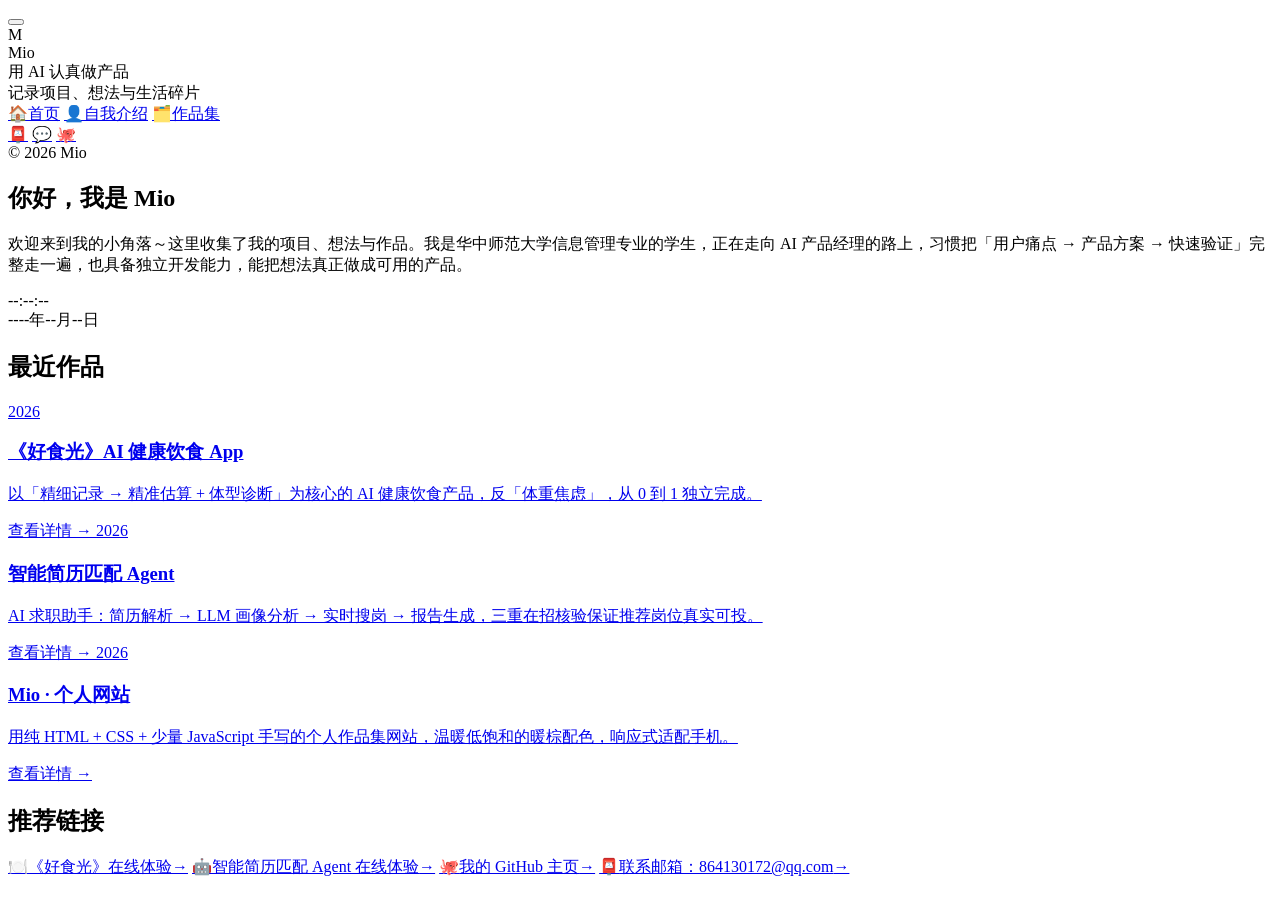
==== commit dfcd795b: "Add files via upload" ====
--- a/index.html
+++ b/index.html
@@ -3,312 +3,81 @@
 <head>
 <meta charset="UTF-8">
 <meta name="viewport" content="width=device-width, initial-scale=1.0">
-<title>Mio·个人网站</title>
-<meta name="description" content="Mio 的个人作品集：华中师范大学信息管理专业，AI 产品经理方向，独立完成《好食光》AI 健康饮食 App 与智能简历匹配 Agent。">
-<style>
-:root{
-  --bg:#FAF1E7;
-  --surface:#FFFFFF;
-  --primary:#E8A87C;
-  --primary-deep:#C97B4A;
-  --primary-bg:#FBEDE0;
-  --text:#43312A;
-  --text2:#8A6E5F;
-  --text3:#B89A88;
-  --line:#F0DDCC;
-  --shadow:0 4px 20px rgba(140,90,55,.08);
-  --radius:18px;
-}
-*{margin:0;padding:0;box-sizing:border-box}
-html{scroll-behavior:smooth}
-body{
-  font-family:-apple-system,"PingFang SC","HarmonyOS Sans","Noto Sans SC","Microsoft YaHei",sans-serif;
-  background:var(--bg);color:var(--text);line-height:1.8;-webkit-font-smoothing:antialiased;
-}
-a{color:inherit;text-decoration:none}
-button{font-family:inherit}
-.wrap{max-width:680px;margin:0 auto;padding:0 24px}
-
-/* 首屏 */
-.hero{
-  min-height:100vh;display:flex;flex-direction:column;align-items:center;justify-content:center;
-  text-align:center;padding:80px 0 56px;
-  background:linear-gradient(180deg,#FBEEDF 0%,var(--bg) 100%);
-}
-.avatar{
-  width:96px;height:96px;border-radius:50%;margin-bottom:24px;
-  background:linear-gradient(135deg,#F2B98C,#D98E5F);
-  display:flex;align-items:center;justify-content:center;
-  color:#fff;font-size:42px;font-weight:800;
-  box-shadow:0 10px 28px rgba(217,142,95,.35);
-}
-.hero h1{font-size:40px;font-weight:800;letter-spacing:1px;line-height:1.3}
-.hero h1 span{color:var(--primary-deep)}
-.hero .intro{font-size:17px;color:var(--text2);margin-top:12px}
-.hero .meta{font-size:14px;color:var(--text3);margin-top:8px}
-.clock{
-  margin-top:32px;padding:20px 38px;border-radius:var(--radius);
-  background:var(--surface);border:1px solid var(--line);box-shadow:var(--shadow);
-  font-variant-numeric:tabular-nums;
-}
-.clock .time{font-size:34px;font-weight:700;color:var(--primary-deep);letter-spacing:2px}
-.clock .date{font-size:13px;color:var(--text2);margin-top:2px}
-.arrow{font-size:22px;margin-top:36px;opacity:.5;animation:bob 2s infinite}
-@keyframes bob{0%,100%{transform:translateY(0)}50%{transform:translateY(6px)}}
-
-/* 通用 section */
-section{padding:56px 0}
-.sec-title{font-size:22px;font-weight:800;text-align:center;margin-bottom:26px}
-.sec-title::after{content:"";display:block;width:36px;height:3px;border-radius:99px;background:var(--primary);margin:10px auto 0}
-
-/* 关于我 */
-.about .lead{font-size:15px;color:var(--text2);text-align:center;max-width:540px;margin:0 auto;line-height:1.9}
-.cards{display:grid;grid-template-columns:repeat(3,1fr);gap:14px;margin-top:30px}
-.card{
-  background:var(--surface);border:1px solid var(--line);border-radius:var(--radius);
-  padding:22px 18px;box-shadow:var(--shadow);text-align:left;
-}
-.card .ic{font-size:24px}
-.card b{display:block;margin-top:8px;font-size:15px}
-.card p{font-size:13px;color:var(--text2);margin-top:4px;line-height:1.6}
-
-/* 项目卡片 */
-.project{
-  background:var(--surface);border:1px solid var(--line);border-radius:var(--radius);
-  box-shadow:var(--shadow);padding:26px;margin-bottom:18px;
-}
-.project .top{display:flex;align-items:center;gap:12px;flex-wrap:wrap}
-.year{
-  font-size:12px;font-weight:700;color:var(--primary-deep);background:var(--primary-bg);
-  border:1px solid #F2D6BD;padding:4px 12px;border-radius:99px;white-space:nowrap;
-}
-.project h3{font-size:19px;font-weight:800}
-.role-tag{font-size:12px;font-weight:600;color:var(--text2);margin-top:6px}
-.project .desc{font-size:14px;color:var(--text2);margin-top:10px;line-height:1.7}
-.project .actions{display:flex;gap:12px;align-items:center;margin-top:14px;flex-wrap:wrap}
-.link-btn{
-  display:inline-flex;align-items:center;gap:6px;padding:9px 18px;border-radius:99px;
-  background:var(--primary-deep);color:#fff;font-size:13px;font-weight:600;
-  box-shadow:0 6px 16px rgba(201,123,74,.25);transition:.2s;
-}
-.link-btn:hover{background:#B96E3E;transform:translateY(-1px)}
-.toggle{
-  font-size:14px;font-weight:600;color:var(--primary-deep);cursor:pointer;
-  border:none;background:none;padding:8px 0;
-}
-.toggle:hover{opacity:.8}
-
-/* 项目详情 */
-.proj-detail{display:none;margin-top:18px;padding-top:18px;border-top:1px dashed var(--line)}
-.proj-detail.open{display:block}
-.proj-detail h4{font-size:13px;font-weight:800;color:var(--primary-deep);margin:16px 0 6px}
-.proj-detail h4:first-child{margin-top:0}
-.proj-detail p,.proj-detail li{font-size:13px;color:var(--text2);line-height:1.8}
-.proj-detail ul{padding-left:18px}
-.proj-detail li{margin-top:4px}
-.pain{display:grid;grid-template-columns:repeat(3,1fr);gap:10px;margin-top:10px}
-.pain-item{background:var(--primary-bg);border:1px solid #F2D6BD;border-radius:12px;padding:12px}
-.pain-item .n{font-size:12px;font-weight:700;color:var(--primary-deep)}
-.pain-item p{font-size:12px;color:var(--text);margin-top:4px;line-height:1.6}
-.flow{display:flex;flex-wrap:wrap;gap:6px;margin-top:10px}
-.flow span{font-size:12px;font-weight:500;background:var(--surface);border:1px solid var(--line);padding:5px 11px;border-radius:99px;color:var(--text2)}
-.flow span b{color:var(--primary-deep)}
-.decision{margin-top:12px;border-left:3px solid var(--primary);padding-left:14px}
-.decision b{font-size:13px;color:var(--text)}
-.decision p{font-size:13px;color:var(--text2);margin-top:2px}
-.metrics{display:grid;grid-template-columns:repeat(3,1fr);gap:10px;margin-top:10px}
-.metric{background:var(--primary-bg);border:1px solid #F2D6BD;border-radius:12px;padding:14px;text-align:center}
-.metric b{font-size:20px;color:var(--primary-deep);font-weight:800;display:block}
-.metric p{font-size:11px;color:var(--text2);margin-top:2px;line-height:1.5}
-.tags{display:flex;flex-wrap:wrap;gap:6px;margin-top:8px}
-.tag{font-size:12px;font-weight:500;background:var(--primary-bg);color:var(--primary-deep);border:1px solid #F2D6BD;padding:4px 11px;border-radius:99px}
-
-/* 页脚 */
-footer{padding:56px 0 40px;text-align:center}
-footer h2{font-size:22px;font-weight:800}
-footer .links{display:flex;justify-content:center;gap:14px;margin-top:20px;flex-wrap:wrap}
-.f-link{
-  display:inline-flex;align-items:center;gap:6px;padding:10px 20px;border-radius:99px;
-  background:var(--surface);border:1px solid var(--line);font-size:14px;font-weight:600;
-  color:var(--text);box-shadow:var(--shadow);transition:.2s;
-}
-.f-link:hover{transform:translateY(-2px);box-shadow:0 10px 26px rgba(140,90,55,.12)}
-.foot-note{margin-top:28px;font-size:12px;color:var(--text3)}
-
-@media (max-width:600px){
-  .hero h1{font-size:32px}
-  .cards,.pain,.metrics{grid-template-columns:1fr}
-  .clock .time{font-size:28px}
-  .clock{padding:18px 26px}
-}
-</style>
+<title>Mio · 首页 | Mio·个人网站</title>
+<meta name="description" content="Mio 的个人网站：华中师范大学信息管理专业，AI 产品经理方向，独立完成《好食光》AI 健康饮食 App 与智能简历匹配 Agent。">
+<link rel="stylesheet" href="css/style.css">
 </head>
 <body>
 
-<div class="wrap">
+<button class="hamburger" aria-label="打开菜单"><span></span><span></span><span></span></button>
+<div class="overlay"></div>
 
-  <!-- 首屏 -->
+<!-- 左侧固定侧边栏 -->
+<aside class="sidebar">
+  <div class="avatar">M</div>
+  <div class="name">Mio</div>
+  <div class="sign">用 AI 认真做产品<br>记录项目、想法与生活碎片</div>
+  <nav class="nav">
+    <a href="index.html" class="on"><span class="ic">🏠</span>首页</a>
+    <a href="about.html"><span class="ic">👤</span>自我介绍</a>
+    <a href="projects.html"><span class="ic">🗂️</span>作品集</a>
+  </nav>
+  <div class="social">
+    <a href="mailto:864130172@qq.com" data-tip="邮箱：864130172@qq.com">📮</a>
+    <a href="javascript:void(0)" onclick="copyWechat()" data-tip="微信：uhyu33">💬</a>
+    <a href="https://github.com/uhyuuu" target="_blank" rel="noopener" data-tip="GitHub">🐙</a>
+  </div>
+  <div class="copyright">© 2026 Mio</div>
+</aside>
+
+<!-- 右侧主内容 -->
+<main class="main">
+
   <section class="hero">
-    <div class="avatar">M</div>
     <h1>你好，我是 <span>Mio</span></h1>
-    <p class="intro">欢迎来到我的小角落，这里收集了我的项目、想法与作品。</p>
-    <p class="meta">华中师范大学 · 信息管理专业 · AI 产品经理（实习）方向</p>
+    <p class="welcome">欢迎来到我的小角落～这里收集了我的项目、想法与作品。我是华中师范大学信息管理专业的学生，正在走向 AI 产品经理的路上，习惯把「用户痛点 → 产品方案 → 快速验证」完整走一遍，也具备独立开发能力，能把想法真正做成可用的产品。</p>
     <div class="clock">
       <div class="time">--:--:--</div>
       <div class="date">----年--月--日</div>
     </div>
-    <div class="arrow">↓</div>
   </section>
 
-  <!-- 关于我 -->
-  <section class="about">
-    <h2 class="sec-title">关于我</h2>
-    <p class="lead">正在走向 AI 产品经理路上的信息管理专业学生，习惯把「用户痛点 → 产品方案 → 快速验证」完整走一遍：用 AI 辅助需求分析与高保真设计，也具备独立开发能力，能把想法真正做成可用的产品。</p>
-    <div class="cards">
-      <div class="card"><div class="ic">🤖</div><b>AI 产品认知</b><p>熟悉 Agent 产品逻辑与 LLM 底层机制，能用 AI 提效完成原型与 PRD</p></div>
-      <div class="card"><div class="ic">📊</div><b>数据驱动</b><p>了解问卷、访谈、A/B 测试方法，习惯用数据辅助产品决策</p></div>
-      <div class="card"><div class="ic">🎨</div><b>设计 × 开发</b><p>具备 UI/UX 审美，可独立完成高保真设计，也能亲手把产品做上线</p></div>
+  <section>
+    <h2 class="section-title">最近作品</h2>
+    <div class="works">
+      <a class="card work-card" href="https://uhyuuu.github.io/haoshiguang/" target="_blank" rel="noopener">
+        <span class="year">2026</span>
+        <h3>《好食光》AI 健康饮食 App</h3>
+        <p>以「精细记录 → 精准估算 + 体型诊断」为核心的 AI 健康饮食产品，反「体重焦虑」，从 0 到 1 独立完成。</p>
+        <span class="more">查看详情 →</span>
+      </a>
+      <a class="card work-card" href="https://resume-match-agent-ajdssphvnasocg3xmxyy3k.streamlit.app/" target="_blank" rel="noopener">
+        <span class="year">2026</span>
+        <h3>智能简历匹配 Agent</h3>
+        <p>AI 求职助手：简历解析 → LLM 画像分析 → 实时搜岗 → 报告生成，三重在招核验保证推荐岗位真实可投。</p>
+        <span class="more">查看详情 →</span>
+      </a>
+      <a class="card work-card" href="index.html">
+        <span class="year">2026</span>
+        <h3>Mio · 个人网站</h3>
+        <p>用纯 HTML + CSS + 少量 JavaScript 手写的个人作品集网站，温暖低饱和的暖棕配色，响应式适配手机。</p>
+        <span class="more">查看详情 →</span>
+      </a>
     </div>
   </section>
 
-  <!-- 最近项目 -->
-  <section class="projects">
-    <h2 class="sec-title">最近项目</h2>
-
-    <article class="project">
-      <div class="top"><span class="year">2026</span><h3>《好食光》AI 健康饮食 App</h3></div>
-      <div class="role-tag">个人项目 · 产品负责人 &amp; 全栈开发</div>
-      <p class="desc">以「精细记录 → 精准估算 + 体型诊断」为核心的 AI 健康饮食产品：反「体重焦虑」，把「记录工具」升级成「诊断工具」，从需求定义到开发上线全流程独立负责。</p>
-      <div class="actions">
-        <a class="link-btn" href="https://uhyuuu.github.io/haoshiguang/" target="_blank" rel="noopener">🍽️ 打开 App 在线体验</a>
-        <button class="toggle" onclick="toggleDetail(this)">查看详情 →</button>
-      </div>
-      <div class="proj-detail">
-        <h4>聚焦三大痛点</h4>
-        <div class="pain">
-          <div class="pain-item"><div class="n">痛点 ①</div><p>市面 App 按「食物名 + 分量」估算热量，中式家常菜做法差异大，同一种菜热量可差一倍，估算严重失真</p></div>
-          <div class="pain-item"><div class="n">痛点 ②</div><p>减脂只看体重数字，体重不动就焦虑，忽视了围度下降、体型变好这些真实正向反馈</p></div>
-          <div class="pain-item"><div class="n">痛点 ③</div><p>记录工具只给数据、不给分析，用户不知道「自己差在哪、该怎么调整」</p></div>
-        </div>
-
-        <h4>我的工作流</h4>
-        <div class="flow">
-          <span><b>用户调研</b></span><span><b>方案设计</b></span><span><b>开发上线</b></span><span><b>数据迭代</b> → 反馈驱动 20+ 轮优化</span>
-        </div>
-
-        <h4>关键产品决策</h4>
-        <div class="decision"><b>① 用「记录颗粒度」换「估算精准度」</b><p>设计烹饪方式、用油量、酱料、自制/外卖四个精细字段，由 AI 按做法动态校准热量；同时支持拍照识别营养成分表 + 手动克重，让每餐估算有据可依。</p></div>
-        <div class="decision"><b>② 反「体重焦虑」的指标观</b><p>把多部位围度变化放在首页第一指标位、体重降权；支持 11 项围度 + BMI + 腰臀比 → AI 体型画像（梨形 / 苹果型 / 沙漏型等），并按体型给出饮食侧重建议。</p></div>
-        <div class="decision"><b>③ 从记录工具升级为诊断工具</b><p>时间轴叠加围度曲线与每周饮食指标、事件标注，用「个体内对照」自动归因（用户自己的好周期 vs 停滞周期），并一键生成两周验证计划，形成行动闭环。</p></div>
-        <div class="decision"><b>④ 诚实的产品设计</b><p>设置记录完整度门槛（周期内 ≥10 天才出归因报告）、冷启动 2–4 周基线期，所有结论标注「相关观察，仅供参考」——不做因果承诺、不做医疗建议。</p></div>
-
-        <h4>竞品分析（驱动定位）</h4>
-        <p>亲测薄荷健康（传统头部：大食物库 + 内容电商）与小卡健康（AI 新锐：拍照识别 + AI 搭子），梳理用户评价与版本迭代，输出功能对比矩阵与定位图，得出差异化结论：<b style="color:var(--primary-deep)">不做大食物库、不卷 AI 陪伴，专注「记录颗粒度 → 精准估算」与「围度/体型诊断」</b>。</p>
-
-        <h4>结果与迭代</h4>
-        <div class="metrics">
-          <div class="metric"><b>20+</b><p>用户反馈驱动的需求迭代轮次</p></div>
-          <div class="metric"><b>4</b><p>版本演进：v1 记录 → v2 AI+分析 → v3 云同步+家庭空间 → v4 精细记录+联动归因</p></div>
-          <div class="metric"><b>上线</b><p>免费部署 GitHub Pages，手机端真实可用，数据跨设备云同步</p></div>
-        </div>
-
-        <h4>核心功能</h4>
-        <div class="tags">
-          <span class="tag">AI 食物估算</span><span class="tag">拍照识别营养成分表</span><span class="tag">11 项围度记录本</span><span class="tag">体脂秤报告识别</span><span class="tag">每周热量结算</span><span class="tag">喝水目标</span><span class="tag">日记本</span><span class="tag">家庭空间共享</span>
-        </div>
-
-        <h4>技术栈</h4>
-        <div class="tags">
-          <span class="tag">HTML / CSS / JS 单页应用</span>
-          <span class="tag">DeepSeek 大模型（AI 估算 / 拍照识别）</span>
-          <span class="tag">腾讯云函数（AI 中转）</span>
-          <span class="tag">CloudBase 云数据库同步</span>
-        </div>
-      </div>
-    </article>
-
-    <article class="project">
-      <div class="top"><span class="year">2026</span><h3>智能简历匹配 Agent</h3></div>
-      <div class="role-tag">个人项目 · 产品负责人 &amp; 全栈开发</div>
-      <p class="desc">AI 求职助手：简历解析 → LLM 画像分析 → 实时搜岗 → 报告生成，用「三重在招核验」保证推荐岗位真实可投，覆盖「看什么 → 差什么 → 做什么」完整决策链路。</p>
-      <div class="actions">
-        <a class="link-btn" href="https://resume-match-agent-ajdssphvnasocg3xmxyy3k.streamlit.app/" target="_blank" rel="noopener">🤖 打开 Agent 在线体验</a>
-        <button class="toggle" onclick="toggleDetail(this)">查看详情 →</button>
-      </div>
-      <div class="proj-detail">
-        <h4>项目概述</h4>
-        <p>独立负责一款 AI 求职助手从 0 到 1 的需求定义、功能设计与落地，覆盖「用户调研 → 方案设计 → 开发上线 → 数据迭代」全流程。</p>
-
-        <h4>聚焦三大痛点</h4>
-        <div class="pain">
-          <div class="pain-item"><div class="n">痛点 ①</div><p>招聘平台大量「已停止招聘」岗位导致筛选效率低</p></div>
-          <div class="pain-item"><div class="n">痛点 ②</div><p>岗位匹配靠直觉、缺乏依据</p></div>
-          <div class="pain-item"><div class="n">痛点 ③</div><p>投递前缺少针对性的差距分析与行动指引</p></div>
-        </div>
-
-        <h4>端到端 4 步核心流程</h4>
-        <div class="flow">
-          <span><b>简历解析</b> → PDF / DOCX / TXT</span>
-          <span><b>LLM 画像分析</b></span>
-          <span><b>实时搜岗</b></span>
-          <span><b>报告生成</b></span>
-        </div>
-        <p style="margin-top:8px">并以 4 步进度条让长任务全程可感知、可预期。</p>
-
-        <h4>关键产品决策</h4>
-        <div class="decision"><b>① 端到端 4 步流程 + 进度条</b><p>简历解析 → LLM 画像分析 → 实时搜岗 → 报告生成，用进度条让长任务全程可感知、可预期。</p></div>
-        <div class="decision"><b>② 「三重在招核验」，真实可投是信任底线</b><p>针对「岗位已关闭」这一影响信任度的关键问题，设计「岗位状态字段 + 发布时间 + 关闭标记」三重在招核验，并制定「宁可少、不掺假」的防混入策略，保证推荐岗位真实可投。</p></div>
-        <div class="decision"><b>③ 6 大模块报告，覆盖完整决策链路</b><p>简历速览 / Top10 匹配岗位与打分 / 薪资档位 / 能力差距矩阵 / P0–P3 学习路线 / 本周行动清单，覆盖「看什么 → 差什么 → 做什么」。</p></div>
-
-        <h4>量化结果与迭代</h4>
-        <div class="metrics">
-          <div class="metric"><b>100%</b><p>核验通过岗位在招</p></div>
-          <div class="metric"><b>1–3 分钟</b><p>单次任务端到端完成</p></div>
-          <div class="metric"><b>3 轮</b><p>迭代：v1 对话 → v2 实时搜岗 → v3 在招核验 + 流式报告 + 云端部署</p></div>
-        </div>
-        <p style="margin-top:10px">支持 PDF / DOCX / TXT 简历解析，内置「一键诊断」工具支撑线上问题快速定位。</p>
-
-        <h4>技术栈</h4>
-        <div class="tags">
-          <span class="tag">Streamlit</span>
-          <span class="tag">Python</span>
-          <span class="tag">DeepSeek 大模型</span>
-          <span class="tag">SerpAPI 实时搜索</span>
-        </div>
-      </div>
-    </article>
+  <section>
+    <h2 class="section-title">推荐链接</h2>
+    <div class="link-list">
+      <a href="https://uhyuuu.github.io/haoshiguang/" target="_blank" rel="noopener"><span class="ic">🍽️</span>《好食光》在线体验<span class="go">→</span></a>
+      <a href="https://resume-match-agent-ajdssphvnasocg3xmxyy3k.streamlit.app/" target="_blank" rel="noopener"><span class="ic">🤖</span>智能简历匹配 Agent 在线体验<span class="go">→</span></a>
+      <a href="https://github.com/uhyuuu" target="_blank" rel="noopener"><span class="ic">🐙</span>我的 GitHub 主页<span class="go">→</span></a>
+      <a href="mailto:864130172@qq.com"><span class="ic">📮</span>联系邮箱：864130172@qq.com<span class="go">→</span></a>
+    </div>
   </section>
 
-  <!-- 联系我 -->
-  <footer>
-    <h2>随便看看</h2>
-    <div class="links">
-      <a class="f-link" href="mailto:864130172@qq.com">📮 864130172@qq.com</a>
-      <a class="f-link" href="#" onclick="navigator.clipboard&&navigator.clipboard.writeText('uhyu33');alert('微信号：uhyu33（已复制，可直接添加）');return false;">💬 微信：uhyu33</a>
-    </div>
-    <p class="foot-note">© 2026 Mio · 用 ❤️ 与 HTML 搭建 · 部署于 GitHub Pages</p>
-  </footer>
+</main>
 
-</div>
-
-<script>
-function pad(n){return n<10?'0'+n:''+n}
-function updateClock(){
-  var now=new Date();
-  var t=document.querySelector('.clock .time');
-  var d=document.querySelector('.clock .date');
-  if(t) t.textContent=pad(now.getHours())+':'+pad(now.getMinutes())+':'+pad(now.getSeconds());
-  if(d) d.textContent=now.getFullYear()+'年'+(now.getMonth()+1)+'月'+now.getDate()+'日';
-}
-updateClock();
-setInterval(updateClock,1000);
-
-function toggleDetail(btn){
-  var detail=btn.parentElement.nextElementSibling;
-  var open=detail.classList.toggle('open');
-  btn.textContent=open?'收起 ↑':'查看详情 →';
-}
-</script>
-
+<script src="js/script.js"></script>
 </body>
 </html>
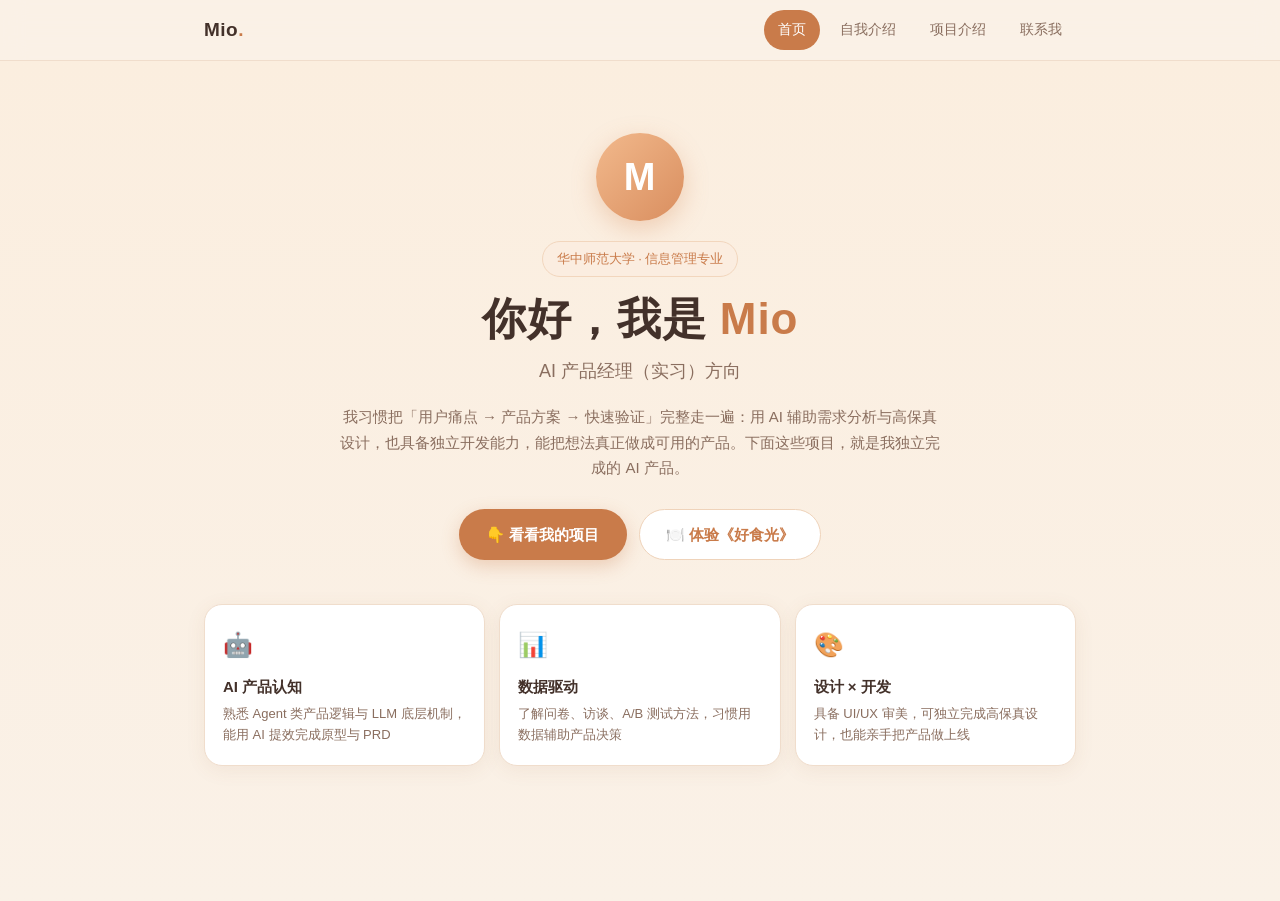
==== commit 7fecaf81: "Add files via upload" ====
--- a/index.html
+++ b/index.html
@@ -3,81 +3,368 @@
 <head>
 <meta charset="UTF-8">
 <meta name="viewport" content="width=device-width, initial-scale=1.0">
-<title>Mio · 首页 | Mio·个人网站</title>
-<meta name="description" content="Mio 的个人网站：华中师范大学信息管理专业，AI 产品经理方向，独立完成《好食光》AI 健康饮食 App 与智能简历匹配 Agent。">
-<link rel="stylesheet" href="css/style.css">
+<title>Mio·个人网站</title>
+<meta name="description" content="Mio 的个人作品集：华中师范大学信息管理专业，AI 产品经理方向，独立完成《好食光》AI 健康饮食 App 与智能简历匹配 Agent。">
+<style>
+:root{
+  --bg:#FAF1E7;
+  --surface:#FFFFFF;
+  --primary:#E8A87C;
+  --primary-deep:#C97B4A;
+  --primary-bg:#FBEDE0;
+  --text:#43312A;
+  --text2:#8A6E5F;
+  --text3:#B89A88;
+  --line:#F0DDCC;
+  --shadow:0 4px 20px rgba(140,90,55,.08);
+  --radius:18px;
+}
+*{margin:0;padding:0;box-sizing:border-box}
+html{scroll-behavior:smooth}
+body{
+  font-family:-apple-system,"PingFang SC","HarmonyOS Sans","Noto Sans SC","Microsoft YaHei",sans-serif;
+  background:var(--bg);color:var(--text);line-height:1.7;-webkit-font-smoothing:antialiased;
+}
+a{color:inherit;text-decoration:none}
+.wrap{max-width:920px;margin:0 auto;padding:0 24px}
+
+/* 顶部导航 */
+nav{
+  position:sticky;top:0;z-index:50;background:rgba(250,241,231,.92);
+  backdrop-filter:blur(12px);border-bottom:1px solid var(--line);
+}
+nav .wrap{display:flex;align-items:center;justify-content:space-between;height:60px}
+.logo{font-weight:800;font-size:19px;letter-spacing:.5px}
+.logo span{color:var(--primary-deep)}
+.nav-links{display:flex;gap:6px}
+.nav-links a{padding:8px 14px;border-radius:99px;font-size:14px;font-weight:500;color:var(--text2);transition:.2s}
+.nav-links a:hover{background:var(--primary-bg);color:var(--primary-deep)}
+.nav-links a.on{background:var(--primary-deep);color:#fff}
+
+/* 页面切换 */
+.page{display:none}
+.page.active{display:block}
+
+/* Hero（首页） */
+header{padding:72px 0 60px;text-align:center;background:linear-gradient(180deg,#FBEEDF 0%,var(--bg) 100%);min-height:calc(100vh - 60px)}
+.avatar{
+  width:88px;height:88px;border-radius:50%;margin:0 auto 20px;
+  background:linear-gradient(135deg,#F2B98C,#D98E5F);
+  display:flex;align-items:center;justify-content:center;
+  color:#fff;font-size:38px;font-weight:800;letter-spacing:1px;
+  box-shadow:0 8px 24px rgba(217,142,95,.35);
+}
+.badge{display:inline-block;font-size:13px;font-weight:500;color:var(--primary-deep);background:var(--primary-bg);border:1px solid #F2D6BD;padding:6px 14px;border-radius:99px;margin-bottom:16px}
+header h1{font-size:44px;line-height:1.2;font-weight:800;letter-spacing:1px}
+header h1 em{font-style:normal;color:var(--primary-deep)}
+header .sub{font-size:18px;color:var(--text2);margin-top:10px;font-weight:500}
+header .intro{max-width:600px;margin:18px auto 0;color:var(--text2);font-size:15px}
+.cta{display:flex;gap:12px;justify-content:center;margin-top:28px;flex-wrap:wrap}
+.btn{
+  display:inline-flex;align-items:center;gap:8px;padding:12px 26px;border-radius:99px;
+  font-size:15px;font-weight:600;transition:.2s;border:1px solid transparent;
+}
+.btn-primary{background:var(--primary-deep);color:#fff;box-shadow:0 6px 18px rgba(201,123,74,.3)}
+.btn-primary:hover{background:#B96E3E;transform:translateY(-2px)}
+.btn-ghost{background:var(--surface);color:var(--primary-deep);border-color:#EFD3BA}
+.btn-ghost:hover{background:var(--primary-bg)}
+.highlights{display:grid;grid-template-columns:repeat(3,1fr);gap:14px;margin-top:44px;text-align:left}
+.hl{
+  background:var(--surface);border:1px solid var(--line);border-radius:var(--radius);
+  padding:20px 18px;box-shadow:var(--shadow);
+}
+.hl .ic{font-size:24px}
+.hl b{display:block;margin-top:8px;font-size:15px}
+.hl p{font-size:13px;color:var(--text2);margin-top:4px;line-height:1.6}
+
+/* 通用 section */
+section{padding:56px 0 72px}
+.sec-tag{font-size:13px;font-weight:700;letter-spacing:2px;color:var(--primary-deep);text-transform:uppercase}
+.sec-title{font-size:30px;font-weight:800;margin-top:6px}
+.sec-desc{color:var(--text2);font-size:15px;margin-top:8px;max-width:640px}
+.card{
+  background:var(--surface);border:1px solid var(--line);border-radius:var(--radius);
+  box-shadow:var(--shadow);padding:26px;
+}
+
+/* 自我介绍 */
+.edu{display:flex;align-items:center;gap:16px;background:var(--primary-bg);border-radius:var(--radius);padding:18px 22px;margin-top:26px;border:1px solid #F2D6BD}
+.edu .ic{font-size:30px}
+.edu b{font-size:16px}
+.edu p{font-size:14px;color:var(--text2)}
+.skills{display:grid;grid-template-columns:repeat(2,1fr);gap:14px;margin-top:22px}
+.skill{background:var(--surface);border:1px solid var(--line);border-radius:var(--radius);padding:20px;box-shadow:var(--shadow)}
+.skill .ic{font-size:22px}
+.skill b{display:block;margin-top:8px;font-size:15px}
+.skill p{font-size:13px;color:var(--text2);margin-top:6px;line-height:1.65}
+.courses{margin-top:22px}
+.courses .lbl{font-size:14px;font-weight:700;color:var(--text2);margin-bottom:10px}
+.tags{display:flex;flex-wrap:wrap;gap:8px}
+.tag{font-size:13px;font-weight:500;background:var(--primary-bg);color:var(--primary-deep);border:1px solid #F2D6BD;padding:6px 13px;border-radius:99px}
+
+/* 项目 */
+.role-tag{font-size:12px;font-weight:600;color:var(--primary-deep);background:var(--primary-bg);border:1px solid #F2D6BD;padding:5px 12px;border-radius:99px;display:inline-block}
+.project-title{font-size:24px;font-weight:800;margin-top:10px}
+.project-one{color:var(--text2);font-size:15px;margin-top:8px;max-width:640px}
+.link-btn{display:inline-flex;align-items:center;gap:8px;margin-top:18px;padding:11px 22px;border-radius:99px;background:var(--primary-deep);color:#fff;font-weight:600;font-size:14px;box-shadow:0 6px 18px rgba(201,123,74,.28);transition:.2s}
+.link-btn:hover{background:#B96E3E;transform:translateY(-2px)}
+.pain{display:grid;grid-template-columns:repeat(3,1fr);gap:12px;margin-top:24px}
+.pain-item{background:var(--primary-bg);border:1px solid #F2D6BD;border-radius:14px;padding:16px}
+.pain-item .n{font-size:13px;font-weight:700;color:var(--primary-deep)}
+.pain-item p{font-size:13px;color:var(--text);margin-top:6px;line-height:1.65}
+.flow{display:flex;flex-wrap:wrap;gap:8px;margin-top:14px}
+.flow span{font-size:13px;font-weight:500;background:var(--surface);border:1px solid var(--line);padding:7px 13px;border-radius:99px;color:var(--text2)}
+.flow span b{color:var(--primary-deep)}
+.decision{margin-top:20px;border-left:3px solid var(--primary);padding-left:18px}
+.decision + .decision{margin-top:16px}
+.decision b{font-size:15px}
+.decision p{font-size:14px;color:var(--text2);margin-top:4px}
+.ver{display:flex;flex-wrap:wrap;gap:8px;margin-top:12px}
+.ver span{font-size:12px;font-weight:600;background:var(--surface);border:1px solid var(--line);padding:5px 11px;border-radius:99px;color:var(--text2)}
+.ver b{color:var(--primary-deep)}
+.metrics{display:grid;grid-template-columns:repeat(3,1fr);gap:12px;margin-top:20px}
+.metric{background:var(--surface);border:1px solid var(--line);border-radius:14px;padding:16px;text-align:center}
+.metric b{font-size:22px;color:var(--primary-deep);font-weight:800}
+.metric p{font-size:12px;color:var(--text2);margin-top:2px}
+.subtitle{font-size:15px;font-weight:800;margin-top:28px;padding-bottom:8px;border-bottom:1px solid var(--line)}
+.empty{
+  margin-top:26px;border:2px dashed #EACCB0;border-radius:var(--radius);padding:36px 20px;
+  text-align:center;color:var(--text3);background:rgba(255,255,255,.5);font-size:14px;
+}
+
+/* 联系页 */
+.contact-page{padding:72px 0;text-align:center}
+.contact-page .sec-title{margin-top:6px}
+.contact-cards{display:grid;grid-template-columns:repeat(3,1fr);gap:14px;margin-top:34px}
+.c-card{background:var(--surface);border:1px solid var(--line);border-radius:var(--radius);padding:26px 18px;box-shadow:var(--shadow);transition:.2s}
+.c-card:hover{transform:translateY(-3px);box-shadow:0 10px 30px rgba(140,90,55,.12)}
+.c-card .ic{font-size:30px}
+.c-card b{display:block;margin-top:10px;font-size:15px}
+.c-card p{font-size:13px;color:var(--text2);margin-top:4px;word-break:break-all}
+.copy{margin-top:44px;font-size:12px;color:var(--text3)}
+
+@media (max-width:680px){
+  header{padding:52px 0 44px}
+  header h1{font-size:34px}
+  .highlights,.skills,.pain,.metrics,.contact-cards{grid-template-columns:1fr}
+  .nav-links a{padding:8px 10px;font-size:13px}
+  .sec-title{font-size:26px}
+}
+</style>
 </head>
 <body>
-
-<button class="hamburger" aria-label="打开菜单"><span></span><span></span><span></span></button>
-<div class="overlay"></div>
-
-<!-- 左侧固定侧边栏 -->
-<aside class="sidebar">
-  <div class="avatar">M</div>
-  <div class="name">Mio</div>
-  <div class="sign">用 AI 认真做产品<br>记录项目、想法与生活碎片</div>
-  <nav class="nav">
-    <a href="index.html" class="on"><span class="ic">🏠</span>首页</a>
-    <a href="about.html"><span class="ic">👤</span>自我介绍</a>
-    <a href="projects.html"><span class="ic">🗂️</span>作品集</a>
-  </nav>
-  <div class="social">
-    <a href="mailto:864130172@qq.com" data-tip="邮箱：864130172@qq.com">📮</a>
-    <a href="javascript:void(0)" onclick="copyWechat()" data-tip="微信：uhyu33">💬</a>
-    <a href="https://github.com/uhyuuu" target="_blank" rel="noopener" data-tip="GitHub">🐙</a>
+<nav>
+  <div class="wrap">
+    <div class="logo">Mio<span>.</span></div>
+    <div class="nav-links">
+      <a href="#home">首页</a>
+      <a href="#about">自我介绍</a>
+      <a href="#projects">项目介绍</a>
+      <a href="#contact">联系我</a>
+    </div>
   </div>
-  <div class="copyright">© 2026 Mio</div>
-</aside>
-
-<!-- 右侧主内容 -->
-<main class="main">
-
-  <section class="hero">
-    <h1>你好，我是 <span>Mio</span></h1>
-    <p class="welcome">欢迎来到我的小角落～这里收集了我的项目、想法与作品。我是华中师范大学信息管理专业的学生，正在走向 AI 产品经理的路上，习惯把「用户痛点 → 产品方案 → 快速验证」完整走一遍，也具备独立开发能力，能把想法真正做成可用的产品。</p>
-    <div class="clock">
-      <div class="time">--:--:--</div>
-      <div class="date">----年--月--日</div>
+</nav>
+
+<!-- ========== 首页 ========== -->
+<div class="page" id="page-home">
+  <header>
+    <div class="wrap">
+      <div class="avatar">M</div>
+      <div class="badge">华中师范大学 · 信息管理专业</div>
+      <h1>你好，我是 <em>Mio</em></h1>
+      <div class="sub">AI 产品经理（实习）方向</div>
+      <p class="intro">我习惯把「用户痛点 → 产品方案 → 快速验证」完整走一遍：用 AI 辅助需求分析与高保真设计，也具备独立开发能力，能把想法真正做成可用的产品。下面这些项目，就是我独立完成的 AI 产品。</p>
+      <div class="cta">
+        <a class="btn btn-primary" href="#projects">👇 看看我的项目</a>
+        <a class="btn btn-ghost" href="https://uhyuuu.github.io/haoshiguang/" target="_blank" rel="noopener">🍽️ 体验《好食光》</a>
+      </div>
+      <div class="highlights">
+        <div class="hl"><div class="ic">🤖</div><b>AI 产品认知</b><p>熟悉 Agent 类产品逻辑与 LLM 底层机制，能用 AI 提效完成原型与 PRD</p></div>
+        <div class="hl"><div class="ic">📊</div><b>数据驱动</b><p>了解问卷、访谈、A/B 测试方法，习惯用数据辅助产品决策</p></div>
+        <div class="hl"><div class="ic">🎨</div><b>设计 × 开发</b><p>具备 UI/UX 审美，可独立完成高保真设计，也能亲手把产品做上线</p></div>
+      </div>
+    </div>
+  </header>
+</div>
+
+<!-- ========== 自我介绍 ========== -->
+<div class="page" id="page-about">
+  <section>
+    <div class="wrap">
+      <div class="sec-tag">ABOUT</div>
+      <h2 class="sec-title">自我介绍</h2>
+      <p class="sec-desc">正在走向 AI 产品经理路上的信息管理专业学生，相信「好产品是设计出来的，也是被理解出来的」。</p>
+
+      <div class="edu">
+        <div class="ic">🎓</div>
+        <div>
+          <b>华中师范大学 · 信息管理专业</b>
+          <p>主修：互联网产品设计 · 用户体验设计 · 用户数据分析 · 数据结构 · 算法分析 · 数据库（MySQL）等</p>
+        </div>
+      </div>
+
+      <div class="skills">
+        <div class="skill"><div class="ic">🤖</div><b>AI 产品认知</b><p>熟悉 Claude Code、Cursor、Manus 等 Agent 产品的基础逻辑与使用场景；了解 LLM 底层机制（Tool Use、MCP、Memory、Multi-Agent）及 Prompt Engineering 基本方法论；具备通过 AI 辅助完成原型设计、PRD 撰写等 PM 工作的能力。</p></div>
+        <div class="skill"><div class="ic">📊</div><b>数据驱动意识</b><p>了解问卷、访谈、A/B 测试等数据收集方法的适用场景与基本流程，具备用数据辅助产品决策的思维框架。</p></div>
+        <div class="skill"><div class="ic">🎨</div><b>产品设计素养</b><p>具备 UI/UX 审美能力，可借助 AI 工具独立完成高保真原型与产品视觉设计。</p></div>
+        <div class="skill"><div class="ic">💻</div><b>开发与运维</b><p>掌握 Java 基础开发，熟悉 Linux 系统运维，能理解技术实现边界、与技术顺畅沟通。</p></div>
+        <div class="skill"><div class="ic">🗂️</div><b>项目管理</b><p>理解 IT 项目生命周期，擅长需求沟通与进度跟踪，具有实际项目协调经验。</p></div>
+        <div class="skill"><div class="ic">📝</div><b>办公与文档</b><p>熟练掌握 Word、Excel、PPT 等办公软件，擅长资料整理、数据处理与文档排版。</p></div>
+      </div>
+
+      <div class="courses">
+        <div class="lbl">主修课程</div>
+        <div class="tags">
+          <span class="tag">互联网产品设计</span><span class="tag">用户体验设计</span><span class="tag">用户数据分析</span><span class="tag">C 语言</span><span class="tag">Python</span><span class="tag">Java</span><span class="tag">数据结构</span><span class="tag">算法分析</span><span class="tag">数据库（MySQL）</span>
+        </div>
+      </div>
     </div>
   </section>
-
+</div>
+<!-- ========== 项目介绍 ========== -->
+<div class="page" id="page-projects">
   <section>
-    <h2 class="section-title">最近作品</h2>
-    <div class="works">
-      <a class="card work-card" href="https://uhyuuu.github.io/haoshiguang/" target="_blank" rel="noopener">
-        <span class="year">2026</span>
-        <h3>《好食光》AI 健康饮食 App</h3>
-        <p>以「精细记录 → 精准估算 + 体型诊断」为核心的 AI 健康饮食产品，反「体重焦虑」，从 0 到 1 独立完成。</p>
-        <span class="more">查看详情 →</span>
+    <div class="wrap">
+      <div class="sec-tag">PROJECT</div>
+      <h2 class="sec-title">项目介绍</h2>
+      <p class="sec-desc">独立完成的 AI 产品，从需求定义、方案设计到开发上线、数据迭代，全流程一手负责。</p>
+
+      <div class="card" style="margin-top:26px">
+        <span class="role-tag">个人项目 · 产品负责人 & 全栈开发</span>
+        <div class="project-title">《好食光》AI 健康饮食 App</div>
+        <p class="project-one">以「精细记录 → 精准估算 + 体型诊断」为核心的 AI 健康饮食产品：反「体重焦虑」，不做大而全的卡路里工具，而是把「记录工具」升级成「诊断工具」。</p>
+        <a class="link-btn" href="https://uhyuuu.github.io/haoshiguang/" target="_blank" rel="noopener">🍽️ 打开 App 在线体验</a>
+
+        <div class="pain">
+          <div class="pain-item"><div class="n">痛点 ①</div><p>市面 App 按「食物名 + 分量」估算热量，中式家常菜做法差异大，同一种菜热量可差一倍，估算严重失真。</p></div>
+          <div class="pain-item"><div class="n">痛点 ②</div><p>减脂只看体重数字，体重不动就焦虑，忽视了围度下降、体型变好这些真实正向反馈。</p></div>
+          <div class="pain-item"><div class="n">痛点 ③</div><p>记录工具只给数据、不给分析，用户不知道「自己差在哪、该怎么调整」。</p></div>
+        </div>
+
+        <div class="subtitle">我的工作流</div>
+        <div class="flow">
+          <span><b>用户调研</b> → 亲测竞品与用户访谈</span>
+          <span><b>方案设计</b> → PRD 与高保真原型</span>
+          <span><b>开发上线</b> → 独立实现并部署</span>
+          <span><b>数据迭代</b> → 反馈驱动 20+ 轮优化</span>
+        </div>
+
+        <div class="subtitle">关键产品决策</div>
+        <div class="decision"><b>① 用「记录颗粒度」换「估算精准度」</b><p>设计烹饪方式、用油量、酱料、自制/外卖四个精细字段，由 AI 按做法动态校准热量；同时支持拍照识别营养成分表 + 手动克重，让每餐估算有据可依。</p></div>
+        <div class="decision"><b>② 反「体重焦虑」的指标观</b><p>把多部位围度变化放在首页第一指标位、体重降权；支持 11 项围度 + BMI + 腰臀比 → AI 体型画像（梨形 / 苹果型 / 沙漏型等），并按体型给出饮食侧重建议。</p></div>
+        <div class="decision"><b>③ 从记录工具升级为诊断工具</b><p>时间轴叠加围度曲线与每周饮食指标、事件标注，用「个体内对照」自动归因（用户自己的好周期 vs 停滞周期），并一键生成两周验证计划，形成行动闭环。</p></div>
+        <div class="decision"><b>④ 诚实的产品设计</b><p>设置记录完整度门槛（周期内 ≥10 天才出归因报告）、冷启动 2–4 周基线期，所有结论标注「相关观察，仅供参考」——不做因果承诺、不做医疗建议。</p></div>
+
+        <div class="subtitle">竞品分析（驱动定位）</div>
+        <p style="font-size:14px;color:var(--text2);margin-top:10px">亲测薄荷健康（传统头部：大食物库 + 内容电商）与小卡健康（AI 新锐：拍照识别 + AI 搭子），梳理用户评价与版本迭代，输出功能对比矩阵与定位图，得出差异化结论：<b style="color:var(--primary-deep)">不做大食物库、不卷 AI 陪伴，专注「记录颗粒度 → 精准估算」与「围度/体型诊断」</b>。</p>
+
+        <div class="subtitle">结果与迭代</div>
+        <div class="metrics">
+          <div class="metric"><b>20+</b><p>用户反馈驱动的需求迭代轮次</p></div>
+          <div class="metric"><b>4</b><p>版本演进：v1 记录 → v2 AI+分析 → v3 云同步+家庭空间 → v4 精细记录+联动归因</p></div>
+          <div class="metric"><b>上线</b><p>免费部署 GitHub Pages，手机端真实可用，数据跨设备云同步</p></div>
+        </div>
+        <div class="ver">
+          <span>核心功能：AI 食物估算</span><span>拍照识别营养成分表</span><span>11 项围度记录本</span><span>体脂秤报告识别</span><span>每周热量结算</span><span>喝水目标</span><span>日记本</span><span>家庭空间共享</span>
+        </div>
+
+        <div class="subtitle">技术栈</div>
+        <div class="tags" style="margin-top:10px">
+          <span class="tag">HTML / CSS / JS 单页应用</span>
+          <span class="tag">DeepSeek 大模型（AI 估算 / 拍照识别）</span>
+          <span class="tag">腾讯云函数（AI 中转）</span>
+          <span class="tag">CloudBase 云数据库同步</span>
+        </div>
+      </div>
+
+      <div class="card" style="margin-top:26px">
+        <span class="role-tag">个人项目 · 产品负责人 & 全栈开发</span>
+        <div class="project-title">智能简历匹配 Agent</div>
+        <p class="project-one">AI 求职助手：简历解析 → LLM 画像分析 → 实时搜岗 → 报告生成。独立负责从 0 到 1 的需求定义、功能设计与落地，用「三重在招核验」保证推荐岗位真实可投。</p>
+        <a class="link-btn" href="https://resume-match-agent-ajdssphvnasocg3xmxyy3k.streamlit.app/" target="_blank" rel="noopener">🤖 打开 Agent 在线体验</a>
+
+        <div class="pain">
+          <div class="pain-item"><div class="n">痛点 ①</div><p>招聘平台大量「已停止招聘」岗位导致筛选效率低。</p></div>
+          <div class="pain-item"><div class="n">痛点 ②</div><p>岗位匹配靠直觉、缺乏依据。</p></div>
+          <div class="pain-item"><div class="n">痛点 ③</div><p>投递前缺少针对性的差距分析与行动指引。</p></div>
+        </div>
+
+        <div class="subtitle">端到端 4 步核心流程</div>
+        <div class="flow">
+          <span><b>简历解析</b> → PDF / DOCX / TXT</span>
+          <span><b>LLM 画像分析</b></span>
+          <span><b>实时搜岗</b></span>
+          <span><b>报告生成</b></span>
+        </div>
+        <p style="font-size:14px;color:var(--text2);margin-top:10px">并以 4 步进度条让长任务全程可感知、可预期。</p>
+
+        <div class="subtitle">关键产品决策</div>
+        <div class="decision"><b>① 「三重在招核验」，真实可投是信任底线</b><p>针对「岗位已关闭」这一影响信任度的关键问题，设计「岗位状态字段 + 发布时间 + 关闭标记」三重在招核验，并制定「宁可少、不掺假」的防混入策略，保证推荐岗位真实可投。</p></div>
+        <div class="decision"><b>② 6 大模块报告，覆盖完整决策链路</b><p>简历速览 / Top10 匹配岗位与打分 / 薪资档位 / 能力差距矩阵 / P0–P3 学习路线 / 本周行动清单，覆盖「看什么 → 差什么 → 做什么」。</p></div>
+        <div class="decision"><b>③ 迭代式打磨，从对话到可信结果</b><p>历经 3 轮迭代（v1 单轮 LLM 对话 → v2 接入实时搜岗 → v3 在招核验 + 流式报告 + 云端部署），内置「一键诊断」工具支撑线上问题快速定位。</p></div>
+
+        <div class="subtitle">量化结果</div>
+        <div class="metrics">
+          <div class="metric"><b>100%</b><p>核验通过岗位在招</p></div>
+          <div class="metric"><b>1–3 分钟</b><p>单次任务端到端完成</p></div>
+          <div class="metric"><b>3 轮</b><p>迭代：对话 → 实时搜岗 → 在招核验 + 流式报告</p></div>
+        </div>
+
+        <div class="subtitle">技术栈</div>
+        <div class="tags" style="margin-top:10px">
+          <span class="tag">Streamlit</span>
+          <span class="tag">Python</span>
+          <span class="tag">DeepSeek 大模型</span>
+          <span class="tag">SerpAPI 实时搜索</span>
+        </div>
+      </div>
+
+      <div class="empty">✨ 更多项目建设中，敬请期待</div>
+    </div>
+  </section>
+</div>
+
+<!-- ========== 联系我 ========== -->
+<div class="page" id="page-contact">
+  <div class="wrap contact-page">
+    <div class="sec-tag">CONTACT</div>
+    <h2 class="sec-title">联系我</h2>
+    <p class="sec-desc" style="margin:10px auto 0">如果你对《好食光》或 AI 产品想法感兴趣，欢迎随时联系～</p>
+    <div class="contact-cards">
+      <a class="c-card" href="https://uhyuuu.github.io/haoshiguang/" target="_blank" rel="noopener">
+        <div class="ic">🍽️</div><b>《好食光》在线体验</b>
+        <p>uhyuuu.github.io/haoshiguang</p>
       </a>
-      <a class="card work-card" href="https://resume-match-agent-ajdssphvnasocg3xmxyy3k.streamlit.app/" target="_blank" rel="noopener">
-        <span class="year">2026</span>
-        <h3>智能简历匹配 Agent</h3>
-        <p>AI 求职助手：简历解析 → LLM 画像分析 → 实时搜岗 → 报告生成，三重在招核验保证推荐岗位真实可投。</p>
-        <span class="more">查看详情 →</span>
+      <a class="c-card" href="mailto:864130172@qq.com">
+        <div class="ic">📮</div><b>邮箱</b>
+        <p>864130172@qq.com</p>
       </a>
-      <a class="card work-card" href="index.html">
-        <span class="year">2026</span>
-        <h3>Mio · 个人网站</h3>
-        <p>用纯 HTML + CSS + 少量 JavaScript 手写的个人作品集网站，温暖低饱和的暖棕配色，响应式适配手机。</p>
-        <span class="more">查看详情 →</span>
+      <a class="c-card" href="#" onclick="navigator.clipboard&&navigator.clipboard.writeText('uhyu33');alert('微信号：uhyu33（已复制，可直接添加）');return false;">
+        <div class="ic">💬</div><b>微信</b>
+        <p>uhyu33</p>
       </a>
     </div>
-  </section>
-
-  <section>
-    <h2 class="section-title">推荐链接</h2>
-    <div class="link-list">
-      <a href="https://uhyuuu.github.io/haoshiguang/" target="_blank" rel="noopener"><span class="ic">🍽️</span>《好食光》在线体验<span class="go">→</span></a>
-      <a href="https://resume-match-agent-ajdssphvnasocg3xmxyy3k.streamlit.app/" target="_blank" rel="noopener"><span class="ic">🤖</span>智能简历匹配 Agent 在线体验<span class="go">→</span></a>
-      <a href="https://github.com/uhyuuu" target="_blank" rel="noopener"><span class="ic">🐙</span>我的 GitHub 主页<span class="go">→</span></a>
-      <a href="mailto:864130172@qq.com"><span class="ic">📮</span>联系邮箱：864130172@qq.com<span class="go">→</span></a>
-    </div>
-  </section>
-
-</main>
-
-<script src="js/script.js"></script>
+    <div class="copy">© 2026 Mio · 华中师范大学 · 用 AI 认真做产品</div>
+  </div>
+</div>
+
+<script>
+function showPage(name){
+  var pages=document.querySelectorAll('.page');
+  for(var i=0;i<pages.length;i++){ pages[i].classList.remove('active'); }
+  var el=document.getElementById('page-'+name);
+  if(el) el.classList.add('active');
+  var links=document.querySelectorAll('.nav-links a');
+  for(var j=0;j<links.length;j++){ links[j].classList.remove('on'); }
+  var link=document.querySelector('.nav-links a[href="#'+name+'"]');
+  if(link) link.classList.add('on');
+  window.scrollTo(0,0);
+}
+window.addEventListener('hashchange',function(){
+  showPage((location.hash||'').replace('#','')||'home');
+});
+showPage((location.hash||'').replace('#','')||'home');
+</script>
+
 </body>
 </html>
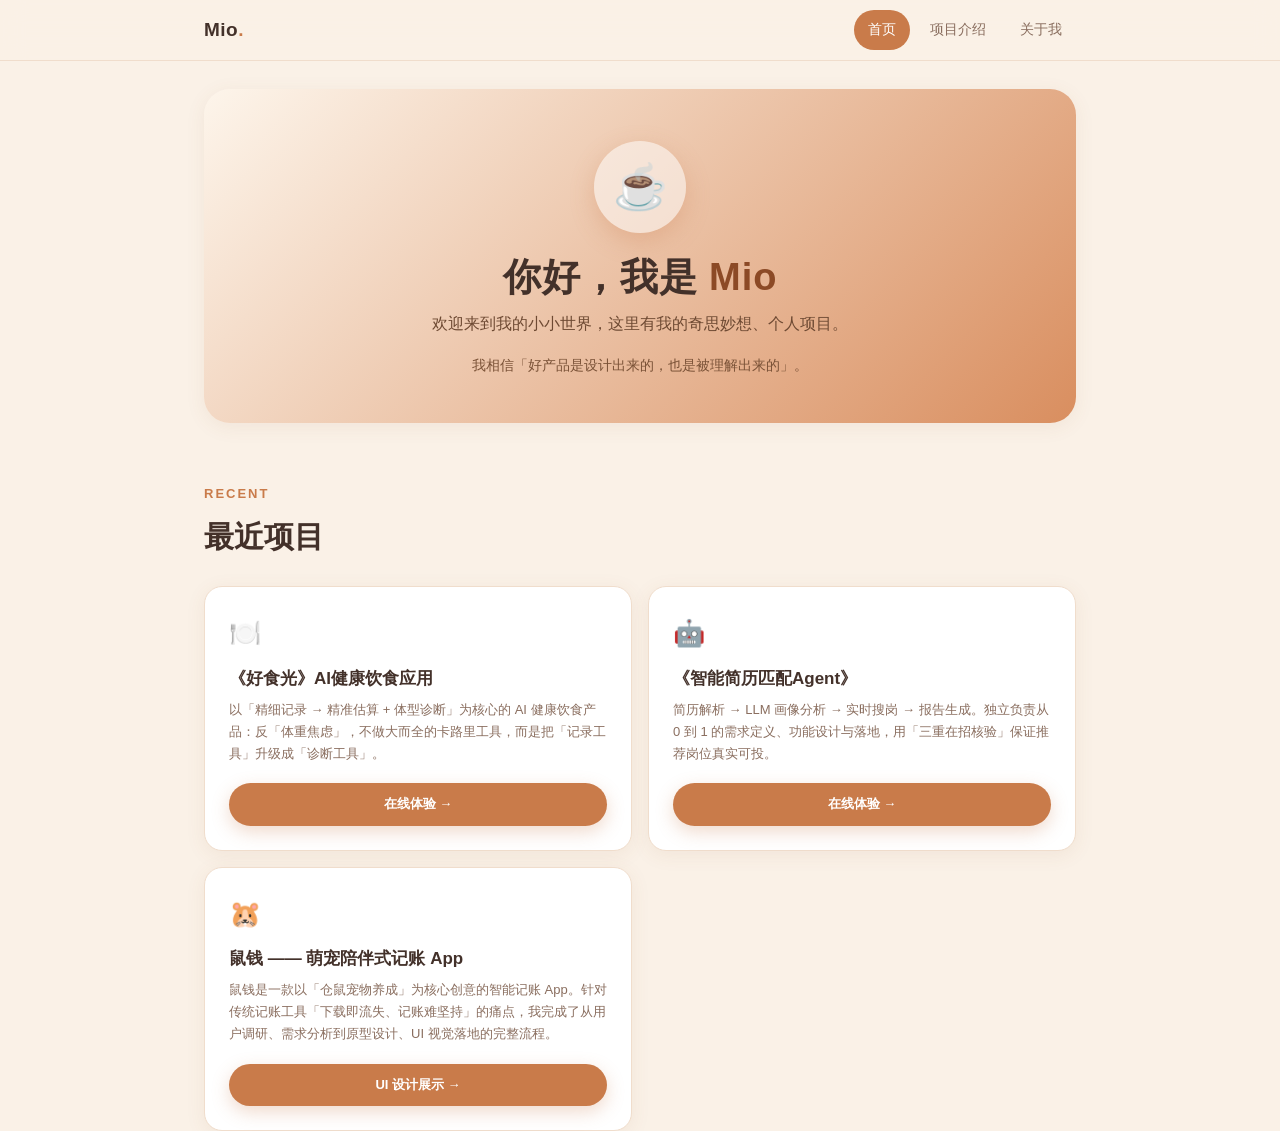
==== commit d8ce3970: "Add files via upload" ====
--- a/index.html
+++ b/index.html
@@ -45,37 +45,41 @@
 .page{display:none}
 .page.active{display:block}
 
-/* Hero（首页） */
-header{padding:72px 0 60px;text-align:center;background:linear-gradient(180deg,#FBEEDF 0%,var(--bg) 100%);min-height:calc(100vh - 60px)}
+/* 首页欢迎卡片 */
+.welcome{
+  margin-top:28px;border-radius:26px;padding:52px 28px 46px;text-align:center;
+  background:linear-gradient(135deg,#FDF5EB 0%,#D98E5F 100%);
+  box-shadow:var(--shadow);
+}
 .avatar{
-  width:88px;height:88px;border-radius:50%;margin:0 auto 20px;
-  background:linear-gradient(135deg,#F2B98C,#D98E5F);
+  width:92px;height:92px;border-radius:50%;margin:0 auto;
+  background:rgba(255,255,255,.5);
   display:flex;align-items:center;justify-content:center;
-  color:#fff;font-size:38px;font-weight:800;letter-spacing:1px;
-  box-shadow:0 8px 24px rgba(217,142,95,.35);
-}
-.badge{display:inline-block;font-size:13px;font-weight:500;color:var(--primary-deep);background:var(--primary-bg);border:1px solid #F2D6BD;padding:6px 14px;border-radius:99px;margin-bottom:16px}
-header h1{font-size:44px;line-height:1.2;font-weight:800;letter-spacing:1px}
-header h1 em{font-style:normal;color:var(--primary-deep)}
-header .sub{font-size:18px;color:var(--text2);margin-top:10px;font-weight:500}
-header .intro{max-width:600px;margin:18px auto 0;color:var(--text2);font-size:15px}
-.cta{display:flex;gap:12px;justify-content:center;margin-top:28px;flex-wrap:wrap}
-.btn{
-  display:inline-flex;align-items:center;gap:8px;padding:12px 26px;border-radius:99px;
-  font-size:15px;font-weight:600;transition:.2s;border:1px solid transparent;
-}
-.btn-primary{background:var(--primary-deep);color:#fff;box-shadow:0 6px 18px rgba(201,123,74,.3)}
-.btn-primary:hover{background:#B96E3E;transform:translateY(-2px)}
-.btn-ghost{background:var(--surface);color:var(--primary-deep);border-color:#EFD3BA}
-.btn-ghost:hover{background:var(--primary-bg)}
-.highlights{display:grid;grid-template-columns:repeat(3,1fr);gap:14px;margin-top:44px;text-align:left}
-.hl{
+  font-size:44px;
+  box-shadow:0 8px 24px rgba(201,123,74,.28);
+}
+.welcome h1{font-size:38px;line-height:1.3;font-weight:800;letter-spacing:1px;color:var(--text);margin-top:20px}
+.welcome h1 em{font-style:normal;color:#8C4A26}
+.welcome-sub{font-size:16px;color:#6E4A33;margin-top:8px;font-weight:500}
+.welcome-quote{font-size:14px;color:#7A5237;margin-top:16px}
+
+/* 首页最近项目 */
+.recent{margin-top:60px}
+.recent-cards{display:grid;grid-template-columns:repeat(2,1fr);gap:16px;margin-top:24px}
+.recent-card{
   background:var(--surface);border:1px solid var(--line);border-radius:var(--radius);
-  padding:20px 18px;box-shadow:var(--shadow);
-}
-.hl .ic{font-size:24px}
-.hl b{display:block;margin-top:8px;font-size:15px}
-.hl p{font-size:13px;color:var(--text2);margin-top:4px;line-height:1.6}
+  box-shadow:var(--shadow);padding:24px;display:flex;flex-direction:column;transition:.2s;
+}
+.recent-card:hover{transform:translateY(-3px);box-shadow:0 10px 30px rgba(140,90,55,.12)}
+.recent-card .ic{font-size:26px}
+.recent-card h3{font-size:17px;font-weight:800;margin-top:10px;line-height:1.5}
+.recent-card p{font-size:13px;color:var(--text2);margin-top:8px;line-height:1.7;flex:1}
+.recent-btn{
+  display:inline-flex;align-items:center;justify-content:center;gap:6px;margin-top:18px;
+  padding:10px 18px;border-radius:99px;background:var(--primary-deep);color:#fff;
+  font-size:13px;font-weight:600;box-shadow:0 6px 18px rgba(201,123,74,.28);transition:.2s;
+}
+.recent-btn:hover{background:#B96E3E;transform:translateY(-2px)}
 
 /* 通用 section */
 section{padding:56px 0 72px}
@@ -87,18 +91,6 @@
   box-shadow:var(--shadow);padding:26px;
 }
 
-/* 自我介绍 */
-.edu{display:flex;align-items:center;gap:16px;background:var(--primary-bg);border-radius:var(--radius);padding:18px 22px;margin-top:26px;border:1px solid #F2D6BD}
-.edu .ic{font-size:30px}
-.edu b{font-size:16px}
-.edu p{font-size:14px;color:var(--text2)}
-.skills{display:grid;grid-template-columns:repeat(2,1fr);gap:14px;margin-top:22px}
-.skill{background:var(--surface);border:1px solid var(--line);border-radius:var(--radius);padding:20px;box-shadow:var(--shadow)}
-.skill .ic{font-size:22px}
-.skill b{display:block;margin-top:8px;font-size:15px}
-.skill p{font-size:13px;color:var(--text2);margin-top:6px;line-height:1.65}
-.courses{margin-top:22px}
-.courses .lbl{font-size:14px;font-weight:700;color:var(--text2);margin-bottom:10px}
 .tags{display:flex;flex-wrap:wrap;gap:8px}
 .tag{font-size:13px;font-weight:500;background:var(--primary-bg);color:var(--primary-deep);border:1px solid #F2D6BD;padding:6px 13px;border-radius:99px}
 
@@ -108,6 +100,25 @@
 .project-one{color:var(--text2);font-size:15px;margin-top:8px;max-width:640px}
 .link-btn{display:inline-flex;align-items:center;gap:8px;margin-top:18px;padding:11px 22px;border-radius:99px;background:var(--primary-deep);color:#fff;font-weight:600;font-size:14px;box-shadow:0 6px 18px rgba(201,123,74,.28);transition:.2s}
 .link-btn:hover{background:#B96E3E;transform:translateY(-2px)}
+.btn-row{display:flex;flex-wrap:wrap;gap:12px;margin-top:18px}
+.btn-row .link-btn{margin-top:0}
+.link-btn.ghost{background:var(--surface);color:var(--primary-deep);border:1px solid #EFD3BA;box-shadow:none}
+.link-btn.ghost:hover{background:var(--primary-bg);transform:translateY(-2px)}
+.detail{margin-top:18px}
+.detail summary{
+  list-style:none;cursor:pointer;
+  display:inline-flex;align-items:center;gap:8px;
+  padding:10px 22px;border-radius:99px;
+  background:var(--surface);color:var(--primary-deep);
+  border:1px solid #EFD3BA;font-size:14px;font-weight:600;
+  transition:.2s;
+}
+.detail summary::-webkit-details-marker{display:none}
+.detail summary:hover{background:var(--primary-bg)}
+.detail[open] summary{background:var(--primary-bg)}
+.detail .caret{display:inline-block;font-size:11px;transition:.25s}
+.detail[open] .caret{transform:rotate(180deg)}
+.detail .detail-body{margin-top:24px}
 .pain{display:grid;grid-template-columns:repeat(3,1fr);gap:12px;margin-top:24px}
 .pain-item{background:var(--primary-bg);border:1px solid #F2D6BD;border-radius:14px;padding:16px}
 .pain-item .n{font-size:13px;font-weight:700;color:var(--primary-deep)}
@@ -132,21 +143,26 @@
   text-align:center;color:var(--text3);background:rgba(255,255,255,.5);font-size:14px;
 }
 
-/* 联系页 */
-.contact-page{padding:72px 0;text-align:center}
-.contact-page .sec-title{margin-top:6px}
-.contact-cards{display:grid;grid-template-columns:repeat(3,1fr);gap:14px;margin-top:34px}
-.c-card{background:var(--surface);border:1px solid var(--line);border-radius:var(--radius);padding:26px 18px;box-shadow:var(--shadow);transition:.2s}
-.c-card:hover{transform:translateY(-3px);box-shadow:0 10px 30px rgba(140,90,55,.12)}
-.c-card .ic{font-size:30px}
-.c-card b{display:block;margin-top:10px;font-size:15px}
-.c-card p{font-size:13px;color:var(--text2);margin-top:4px;word-break:break-all}
+/* 关于我页 */
+.about-page{padding:64px 0}
+.about-sub{color:var(--text2);font-size:15px;margin-top:8px}
+.about-card{background:var(--surface);border:1px solid var(--line);border-radius:var(--radius);box-shadow:var(--shadow);padding:26px;margin-top:24px}
+.about-h{font-size:18px;font-weight:800;padding-bottom:10px;border-bottom:1px solid var(--line);margin-bottom:14px}
+.about-card p{font-size:14.5px;line-height:1.8}
+.about-card p + p{margin-top:10px}
+.about-card b{color:var(--primary-deep)}
+.about-list{margin:0;padding-left:20px}
+.about-list li{font-size:14.5px;line-height:1.8}
+.about-list li + li{margin-top:8px}
+.about-contact{display:flex;flex-wrap:wrap;gap:14px}
+.c-item{font-size:14.5px;background:var(--primary-bg);border:1px solid #F2D6BD;color:var(--primary-deep);padding:10px 16px;border-radius:99px}
+.c-item a{color:var(--primary-deep)}
 .copy{margin-top:44px;font-size:12px;color:var(--text3)}
 
 @media (max-width:680px){
-  header{padding:52px 0 44px}
-  header h1{font-size:34px}
-  .highlights,.skills,.pain,.metrics,.contact-cards{grid-template-columns:1fr}
+  .welcome{padding:40px 20px 36px}
+  .welcome h1{font-size:30px}
+  .recent-cards,.pain,.metrics{grid-template-columns:1fr}
   .nav-links a{padding:8px 10px;font-size:13px}
   .sec-title{font-size:26px}
 }
@@ -158,69 +174,49 @@
     <div class="logo">Mio<span>.</span></div>
     <div class="nav-links">
       <a href="#home">首页</a>
-      <a href="#about">自我介绍</a>
       <a href="#projects">项目介绍</a>
-      <a href="#contact">联系我</a>
+      <a href="#contact">关于我</a>
     </div>
   </div>
 </nav>
 
 <!-- ========== 首页 ========== -->
 <div class="page" id="page-home">
-  <header>
-    <div class="wrap">
-      <div class="avatar">M</div>
-      <div class="badge">华中师范大学 · 信息管理专业</div>
+  <div class="wrap">
+    <div class="welcome">
+      <div class="avatar">☕</div>
       <h1>你好，我是 <em>Mio</em></h1>
-      <div class="sub">AI 产品经理（实习）方向</div>
-      <p class="intro">我习惯把「用户痛点 → 产品方案 → 快速验证」完整走一遍：用 AI 辅助需求分析与高保真设计，也具备独立开发能力，能把想法真正做成可用的产品。下面这些项目，就是我独立完成的 AI 产品。</p>
-      <div class="cta">
-        <a class="btn btn-primary" href="#projects">👇 看看我的项目</a>
-        <a class="btn btn-ghost" href="https://uhyuuu.github.io/haoshiguang/" target="_blank" rel="noopener">🍽️ 体验《好食光》</a>
+      <p class="welcome-sub">欢迎来到我的小小世界，这里有我的奇思妙想、个人项目。</p>
+      <p class="welcome-quote">我相信「好产品是设计出来的，也是被理解出来的」。</p>
+    </div>
+
+    <div class="recent">
+      <div class="sec-tag">RECENT</div>
+      <h2 class="sec-title">最近项目</h2>
+      <div class="recent-cards">
+        <div class="recent-card">
+          <div class="ic">🍽️</div>
+          <h3>《好食光》AI健康饮食应用</h3>
+          <p>以「精细记录 → 精准估算 + 体型诊断」为核心的 AI 健康饮食产品：反「体重焦虑」，不做大而全的卡路里工具，而是把「记录工具」升级成「诊断工具」。</p>
+          <a class="recent-btn" href="https://uhyuuu.github.io/haoshiguang/" target="_blank" rel="noopener">在线体验 →</a>
+        </div>
+        <div class="recent-card">
+          <div class="ic">🤖</div>
+          <h3>《智能简历匹配Agent》</h3>
+          <p>简历解析 → LLM 画像分析 → 实时搜岗 → 报告生成。独立负责从 0 到 1 的需求定义、功能设计与落地，用「三重在招核验」保证推荐岗位真实可投。</p>
+          <a class="recent-btn" href="https://resume-match-agent-ajdssphvnasocg3xmxyy3k.streamlit.app/" target="_blank" rel="noopener">在线体验 →</a>
+        </div>
+        <div class="recent-card">
+          <div class="ic">🐹</div>
+          <h3>鼠钱 —— 萌宠陪伴式记账 App</h3>
+          <p>鼠钱是一款以「仓鼠宠物养成」为核心创意的智能记账 App。针对传统记账工具「下载即流失、记账难坚持」的痛点，我完成了从用户调研、需求分析到原型设计、UI 视觉落地的完整流程。</p>
+          <a class="recent-btn" href="https://uhyuuu.github.io/shuqian/" target="_blank" rel="noopener">UI 设计展示 →</a>
+        </div>
       </div>
-      <div class="highlights">
-        <div class="hl"><div class="ic">🤖</div><b>AI 产品认知</b><p>熟悉 Agent 类产品逻辑与 LLM 底层机制，能用 AI 提效完成原型与 PRD</p></div>
-        <div class="hl"><div class="ic">📊</div><b>数据驱动</b><p>了解问卷、访谈、A/B 测试方法，习惯用数据辅助产品决策</p></div>
-        <div class="hl"><div class="ic">🎨</div><b>设计 × 开发</b><p>具备 UI/UX 审美，可独立完成高保真设计，也能亲手把产品做上线</p></div>
-      </div>
-    </div>
-  </header>
+    </div>
+  </div>
 </div>
 
-<!-- ========== 自我介绍 ========== -->
-<div class="page" id="page-about">
-  <section>
-    <div class="wrap">
-      <div class="sec-tag">ABOUT</div>
-      <h2 class="sec-title">自我介绍</h2>
-      <p class="sec-desc">正在走向 AI 产品经理路上的信息管理专业学生，相信「好产品是设计出来的，也是被理解出来的」。</p>
-
-      <div class="edu">
-        <div class="ic">🎓</div>
-        <div>
-          <b>华中师范大学 · 信息管理专业</b>
-          <p>主修：互联网产品设计 · 用户体验设计 · 用户数据分析 · 数据结构 · 算法分析 · 数据库（MySQL）等</p>
-        </div>
-      </div>
-
-      <div class="skills">
-        <div class="skill"><div class="ic">🤖</div><b>AI 产品认知</b><p>熟悉 Claude Code、Cursor、Manus 等 Agent 产品的基础逻辑与使用场景；了解 LLM 底层机制（Tool Use、MCP、Memory、Multi-Agent）及 Prompt Engineering 基本方法论；具备通过 AI 辅助完成原型设计、PRD 撰写等 PM 工作的能力。</p></div>
-        <div class="skill"><div class="ic">📊</div><b>数据驱动意识</b><p>了解问卷、访谈、A/B 测试等数据收集方法的适用场景与基本流程，具备用数据辅助产品决策的思维框架。</p></div>
-        <div class="skill"><div class="ic">🎨</div><b>产品设计素养</b><p>具备 UI/UX 审美能力，可借助 AI 工具独立完成高保真原型与产品视觉设计。</p></div>
-        <div class="skill"><div class="ic">💻</div><b>开发与运维</b><p>掌握 Java 基础开发，熟悉 Linux 系统运维，能理解技术实现边界、与技术顺畅沟通。</p></div>
-        <div class="skill"><div class="ic">🗂️</div><b>项目管理</b><p>理解 IT 项目生命周期，擅长需求沟通与进度跟踪，具有实际项目协调经验。</p></div>
-        <div class="skill"><div class="ic">📝</div><b>办公与文档</b><p>熟练掌握 Word、Excel、PPT 等办公软件，擅长资料整理、数据处理与文档排版。</p></div>
-      </div>
-
-      <div class="courses">
-        <div class="lbl">主修课程</div>
-        <div class="tags">
-          <span class="tag">互联网产品设计</span><span class="tag">用户体验设计</span><span class="tag">用户数据分析</span><span class="tag">C 语言</span><span class="tag">Python</span><span class="tag">Java</span><span class="tag">数据结构</span><span class="tag">算法分析</span><span class="tag">数据库（MySQL）</span>
-        </div>
-      </div>
-    </div>
-  </section>
-</div>
 <!-- ========== 项目介绍 ========== -->
 <div class="page" id="page-projects">
   <section>
@@ -233,8 +229,14 @@
         <span class="role-tag">个人项目 · 产品负责人 & 全栈开发</span>
         <div class="project-title">《好食光》AI 健康饮食 App</div>
         <p class="project-one">以「精细记录 → 精准估算 + 体型诊断」为核心的 AI 健康饮食产品：反「体重焦虑」，不做大而全的卡路里工具，而是把「记录工具」升级成「诊断工具」。</p>
-        <a class="link-btn" href="https://uhyuuu.github.io/haoshiguang/" target="_blank" rel="noopener">🍽️ 打开 App 在线体验</a>
-
+        <div class="btn-row">
+          <a class="link-btn" href="https://uhyuuu.github.io/haoshiguang/" target="_blank" rel="noopener">🍽️ 打开 App 在线体验</a>
+          <a class="link-btn ghost" href="https://my.feishu.cn/wiki/TpbiwTg26iFzx1kan9ecZvumn8e" target="_blank" rel="noopener">📄 查看 PRD</a>
+        </div>
+
+        <details class="detail">
+          <summary>详情<span class="caret">▾</span></summary>
+          <div class="detail-body">
         <div class="pain">
           <div class="pain-item"><div class="n">痛点 ①</div><p>市面 App 按「食物名 + 分量」估算热量，中式家常菜做法差异大，同一种菜热量可差一倍，估算严重失真。</p></div>
           <div class="pain-item"><div class="n">痛点 ②</div><p>减脂只看体重数字，体重不动就焦虑，忽视了围度下降、体型变好这些真实正向反馈。</p></div>
@@ -267,6 +269,8 @@
         <div class="ver">
           <span>核心功能：AI 食物估算</span><span>拍照识别营养成分表</span><span>11 项围度记录本</span><span>体脂秤报告识别</span><span>每周热量结算</span><span>喝水目标</span><span>日记本</span><span>家庭空间共享</span>
         </div>
+          </div>
+        </details>
 
         <div class="subtitle">技术栈</div>
         <div class="tags" style="margin-top:10px">
@@ -283,6 +287,9 @@
         <p class="project-one">AI 求职助手：简历解析 → LLM 画像分析 → 实时搜岗 → 报告生成。独立负责从 0 到 1 的需求定义、功能设计与落地，用「三重在招核验」保证推荐岗位真实可投。</p>
         <a class="link-btn" href="https://resume-match-agent-ajdssphvnasocg3xmxyy3k.streamlit.app/" target="_blank" rel="noopener">🤖 打开 Agent 在线体验</a>
 
+        <details class="detail">
+          <summary>详情<span class="caret">▾</span></summary>
+          <div class="detail-body">
         <div class="pain">
           <div class="pain-item"><div class="n">痛点 ①</div><p>招聘平台大量「已停止招聘」岗位导致筛选效率低。</p></div>
           <div class="pain-item"><div class="n">痛点 ②</div><p>岗位匹配靠直觉、缺乏依据。</p></div>
@@ -309,6 +316,8 @@
           <div class="metric"><b>1–3 分钟</b><p>单次任务端到端完成</p></div>
           <div class="metric"><b>3 轮</b><p>迭代：对话 → 实时搜岗 → 在招核验 + 流式报告</p></div>
         </div>
+          </div>
+        </details>
 
         <div class="subtitle">技术栈</div>
         <div class="tags" style="margin-top:10px">
@@ -319,31 +328,74 @@
         </div>
       </div>
 
+      <div class="card" style="margin-top:26px">
+        <span class="role-tag">个人项目 · 产品设计 & UI 设计</span>
+        <div class="project-title">鼠钱 —— 萌宠陪伴式记账 App</div>
+        <p class="project-one">鼠钱是一款以「仓鼠宠物养成」为核心创意的智能记账 App。针对传统记账工具「下载即流失、记账难坚持」的痛点，我完成了从用户调研、需求分析到原型设计、UI 视觉落地的完整流程。</p>
+        <a class="link-btn" href="https://uhyuuu.github.io/shuqian/" target="_blank" rel="noopener">🎨 UI 设计展示</a>
+
+        <details class="detail">
+          <summary>详情<span class="caret">▾</span></summary>
+          <div class="detail-body">
+            <div class="subtitle">创意机制：萌宠记账激励闭环</div>
+            <p style="font-size:14px;color:var(--text2);margin-top:10px">用户注册时选择一只仓鼠作为记账伙伴，每次记账可获得宠物粮食，喂养仓鼠升级、解锁成就徽章与个性皮肤；仓鼠的情绪还与消费健康度实时联动——预算合理时开心，超支时焦虑。通过「记账 → 喂养 → 陪伴 → 坚持记账」的正向闭环，把枯燥的记账变成有温度、有反馈的养成体验。该机制经 KANO 模型验证，Better 系数 55.56%，为所有功能中最高，是产品的核心差异化亮点。</p>
+
+            <div class="subtitle">UI 设计能力</div>
+            <p style="font-size:14px;color:var(--text2);margin-top:10px">使用 Figma 完成 31 页高保真设计稿，视觉风格温暖治愈：奶油黄主色调、橙色渐变按钮、白色大圆角卡片，仓鼠 IP 贯穿登录、记账、数据分析、个人中心等全部页面，在保证信息层级清晰的同时，用情感化设计降低了理财工具的距离感。</p>
+          </div>
+        </details>
+
+        <div class="subtitle">工具技能</div>
+        <div class="tags" style="margin-top:10px">
+          <span class="tag">Figma</span>
+          <span class="tag">XMind</span>
+          <span class="tag">Photoshop</span>
+          <span class="tag">Excel</span>
+          <span class="tag">HTML / CSS / JavaScript</span>
+        </div>
+      </div>
+
       <div class="empty">✨ 更多项目建设中，敬请期待</div>
     </div>
   </section>
 </div>
 
-<!-- ========== 联系我 ========== -->
+<!-- ========== 关于我 ========== -->
 <div class="page" id="page-contact">
-  <div class="wrap contact-page">
-    <div class="sec-tag">CONTACT</div>
-    <h2 class="sec-title">联系我</h2>
-    <p class="sec-desc" style="margin:10px auto 0">如果你对《好食光》或 AI 产品想法感兴趣，欢迎随时联系～</p>
-    <div class="contact-cards">
-      <a class="c-card" href="https://uhyuuu.github.io/haoshiguang/" target="_blank" rel="noopener">
-        <div class="ic">🍽️</div><b>《好食光》在线体验</b>
-        <p>uhyuuu.github.io/haoshiguang</p>
-      </a>
-      <a class="c-card" href="mailto:864130172@qq.com">
-        <div class="ic">📮</div><b>邮箱</b>
-        <p>864130172@qq.com</p>
-      </a>
-      <a class="c-card" href="#" onclick="navigator.clipboard&&navigator.clipboard.writeText('uhyu33');alert('微信号：uhyu33（已复制，可直接添加）');return false;">
-        <div class="ic">💬</div><b>微信</b>
-        <p>uhyu33</p>
-      </a>
-    </div>
+  <div class="wrap about-page">
+    <div class="sec-tag">ABOUT ME</div>
+    <h2 class="sec-title">关于我</h2>
+    <p class="about-sub">一点关于我是谁、在做什么的事</p>
+
+    <div class="about-card">
+      <div class="about-h">自我介绍</div>
+      <p>你好，我是 Mio，华中师范大学信息管理专业在读，目前正在为做 AI 产品经理而努力。</p>
+      <p>我是典型的「先动手再说」型选手。想法在别人脑子里还是 PPT 的时候，在我这儿已经是可运行的了——过去一段时间，我借着 Cursor、Claude Code、Codex 这些 AI 工具，独立做出了两款真的能上线跑起来的小产品：<b>《好食光》</b> AI 健康饮食 App、<b>《智能简历匹配 Agent》</b>，也使用 Figma 完成了一款萌宠记账 APP<b>《鼠钱》</b> 的 UI 设计。</p>
+      <p>专业出身是信息管理，系统学过 Java、互联网产品设计、用户体验设计、用户行为数据分析。</p>
+      <p>理解技术，但更在意用户——毕竟技术不会提需求，用户会。</p>
+    </div>
+
+    <div class="about-card">
+      <div class="about-h">我关注的方向</div>
+      <p>AI 产品 · 个人产品 · 工具类产品 · 一切能让生活变得有趣一点的小东西。</p>
+    </div>
+
+    <div class="about-card">
+      <div class="about-h">最近在想的事</div>
+      <ul class="about-list">
+        <li>如何用最低成本把一个想法变成能用的产品？（目前战绩：成本很低，产品能用）</li>
+        <li>AI 给的推荐，怎么才能更真实、更可信？——而不是一本正经地胡说八道</li>
+      </ul>
+    </div>
+
+    <div class="about-card">
+      <div class="about-h">联系方式</div>
+      <div class="about-contact">
+        <a class="c-item" href="mailto:864130172@qq.com">✉️ 864130172@qq.com</a>
+        <div class="c-item">💬 微信：uhyu33</div>
+      </div>
+    </div>
+
     <div class="copy">© 2026 Mio · 华中师范大学 · 用 AI 认真做产品</div>
   </div>
 </div>
@@ -353,7 +405,8 @@
   var pages=document.querySelectorAll('.page');
   for(var i=0;i<pages.length;i++){ pages[i].classList.remove('active'); }
   var el=document.getElementById('page-'+name);
-  if(el) el.classList.add('active');
+  if(!el){ el=document.getElementById('page-home'); name='home'; }
+  el.classList.add('active');
   var links=document.querySelectorAll('.nav-links a');
   for(var j=0;j<links.length;j++){ links[j].classList.remove('on'); }
   var link=document.querySelector('.nav-links a[href="#'+name+'"]');
@@ -367,4 +420,4 @@
 </script>
 
 </body>
-</html>+</html>
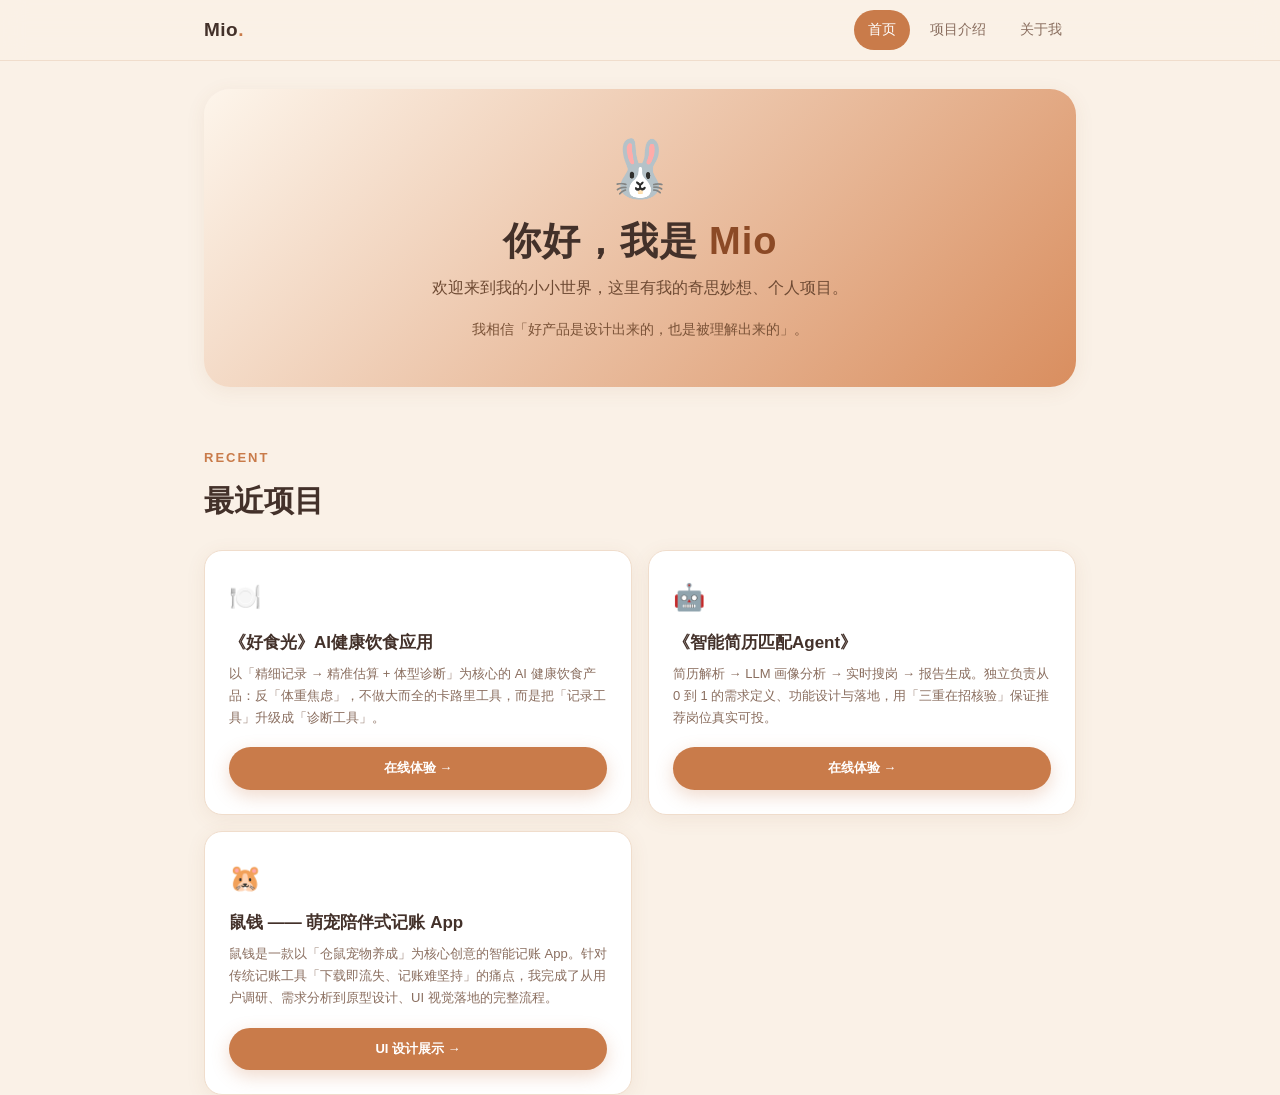
==== commit a7fdc229: "Add files via upload" ====
--- a/index.html
+++ b/index.html
@@ -51,13 +51,7 @@
   background:linear-gradient(135deg,#FDF5EB 0%,#D98E5F 100%);
   box-shadow:var(--shadow);
 }
-.avatar{
-  width:92px;height:92px;border-radius:50%;margin:0 auto;
-  background:rgba(255,255,255,.5);
-  display:flex;align-items:center;justify-content:center;
-  font-size:44px;
-  box-shadow:0 8px 24px rgba(201,123,74,.28);
-}
+.hero-emoji{font-size:56px;line-height:1}
 .welcome h1{font-size:38px;line-height:1.3;font-weight:800;letter-spacing:1px;color:var(--text);margin-top:20px}
 .welcome h1 em{font-style:normal;color:#8C4A26}
 .welcome-sub{font-size:16px;color:#6E4A33;margin-top:8px;font-weight:500}
@@ -144,9 +138,9 @@
 }
 
 /* 关于我页 */
-.about-page{padding:64px 0}
+.about-page{padding:64px 0;text-align:left}
 .about-sub{color:var(--text2);font-size:15px;margin-top:8px}
-.about-card{background:var(--surface);border:1px solid var(--line);border-radius:var(--radius);box-shadow:var(--shadow);padding:26px;margin-top:24px}
+.about-card{background:linear-gradient(135deg,#FFFFFF 0%,#D98E5F 100%);border:1px solid var(--line);border-radius:var(--radius);box-shadow:var(--shadow);padding:26px;margin-top:24px}
 .about-h{font-size:18px;font-weight:800;padding-bottom:10px;border-bottom:1px solid var(--line);margin-bottom:14px}
 .about-card p{font-size:14.5px;line-height:1.8}
 .about-card p + p{margin-top:10px}
@@ -184,7 +178,7 @@
 <div class="page" id="page-home">
   <div class="wrap">
     <div class="welcome">
-      <div class="avatar">☕</div>
+      <div class="hero-emoji">🐰</div>
       <h1>你好，我是 <em>Mio</em></h1>
       <p class="welcome-sub">欢迎来到我的小小世界，这里有我的奇思妙想、个人项目。</p>
       <p class="welcome-quote">我相信「好产品是设计出来的，也是被理解出来的」。</p>
